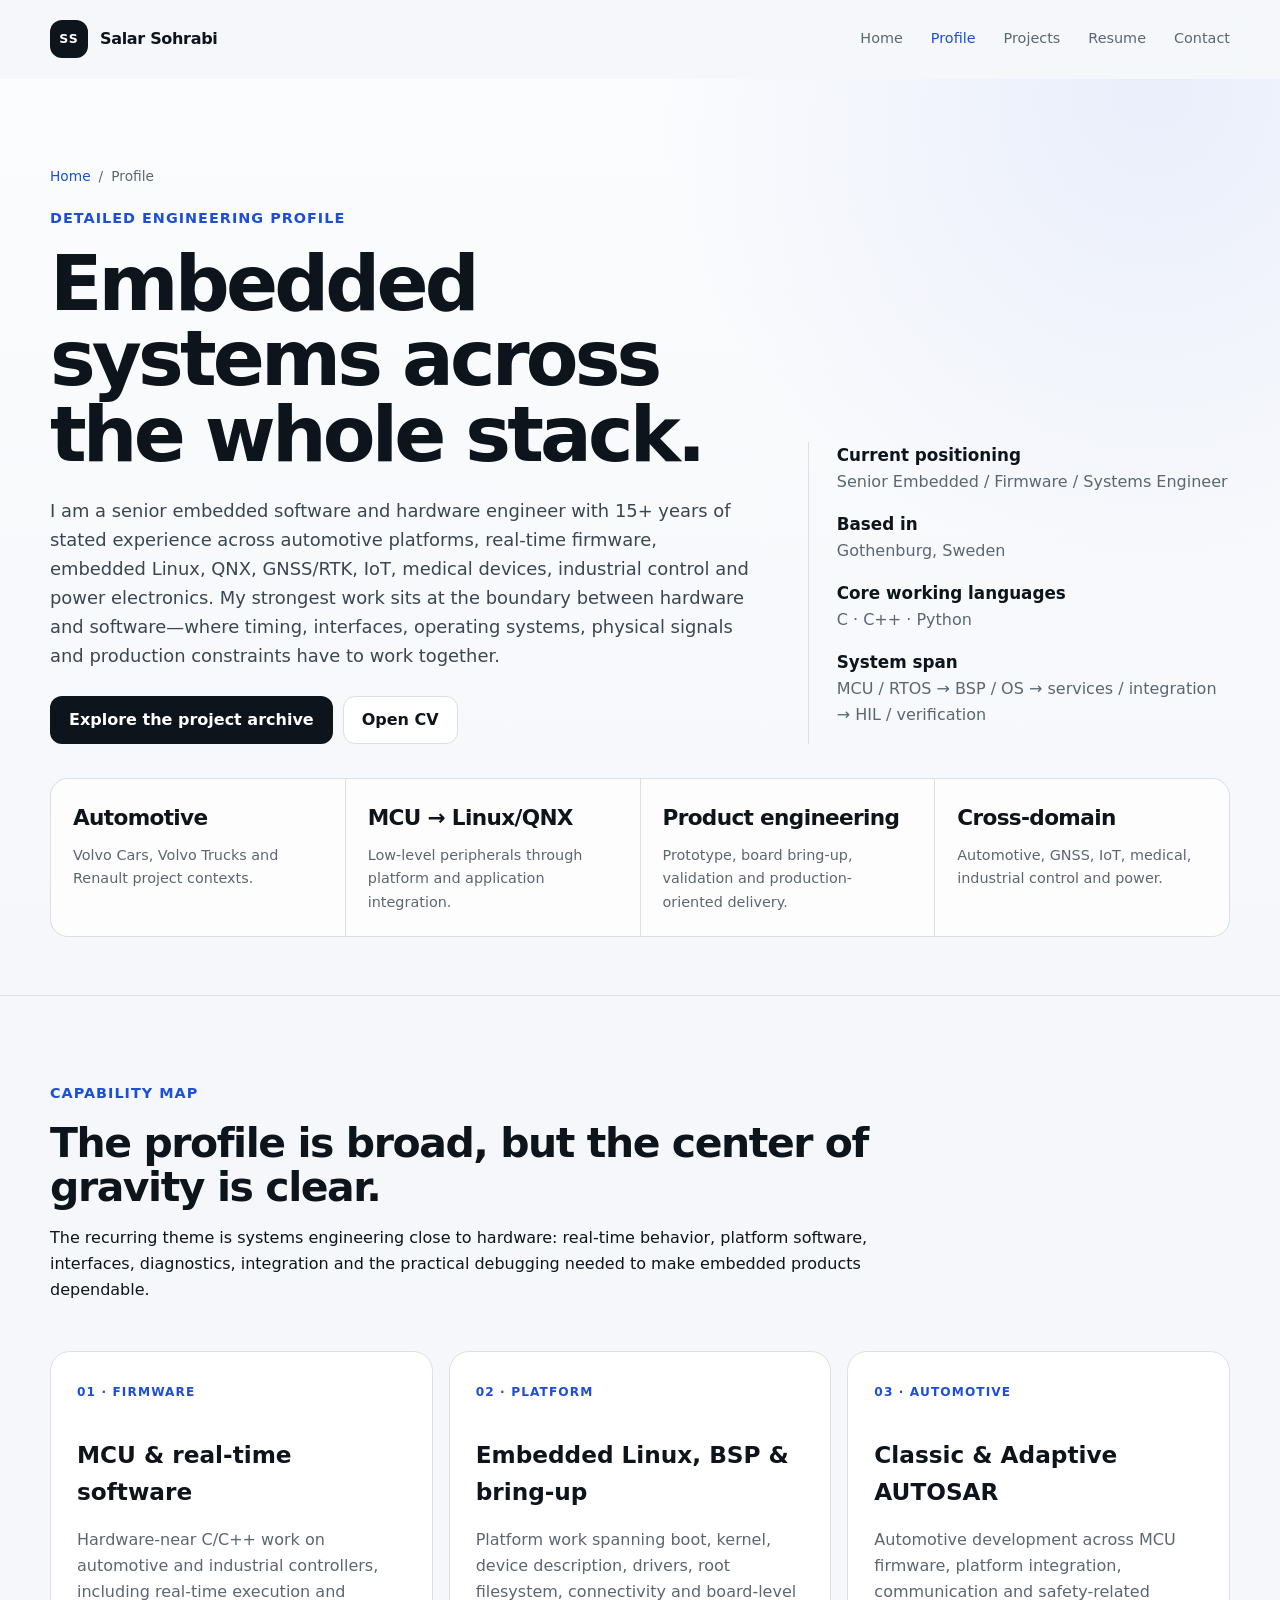
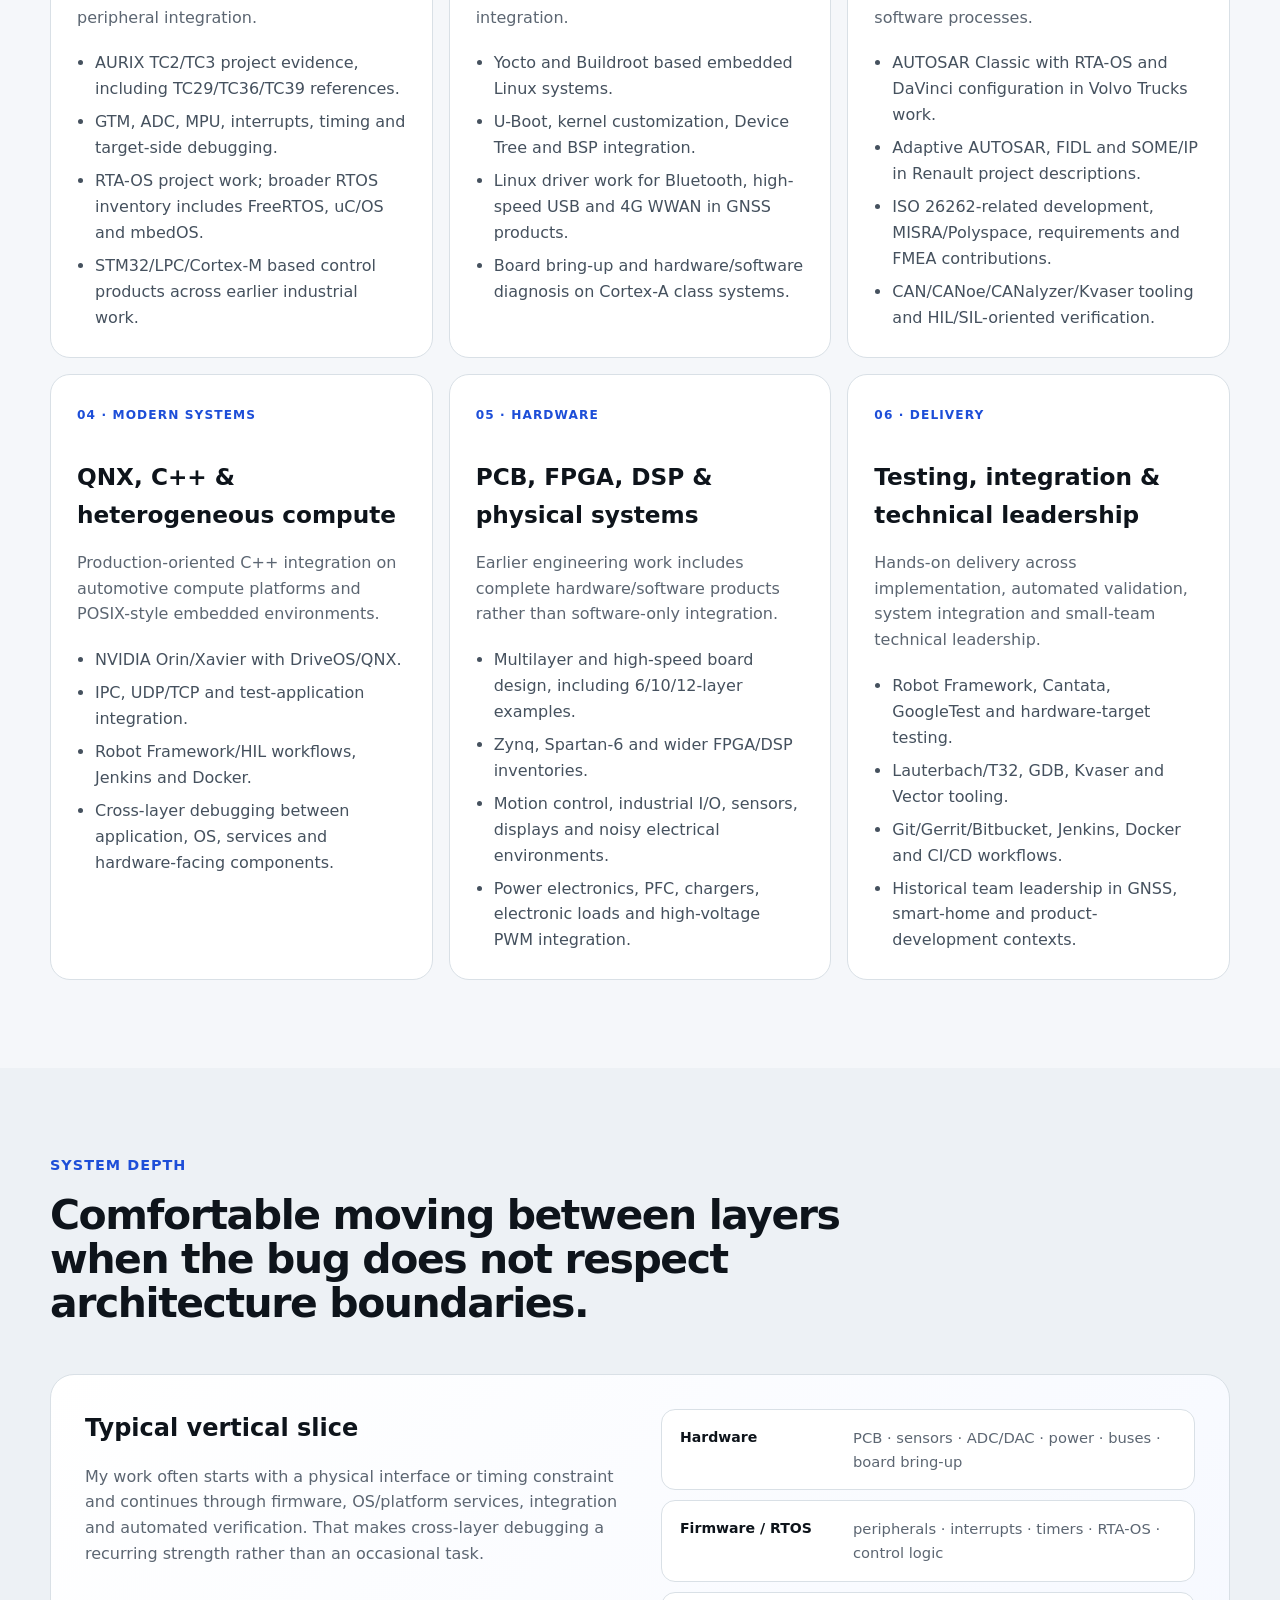
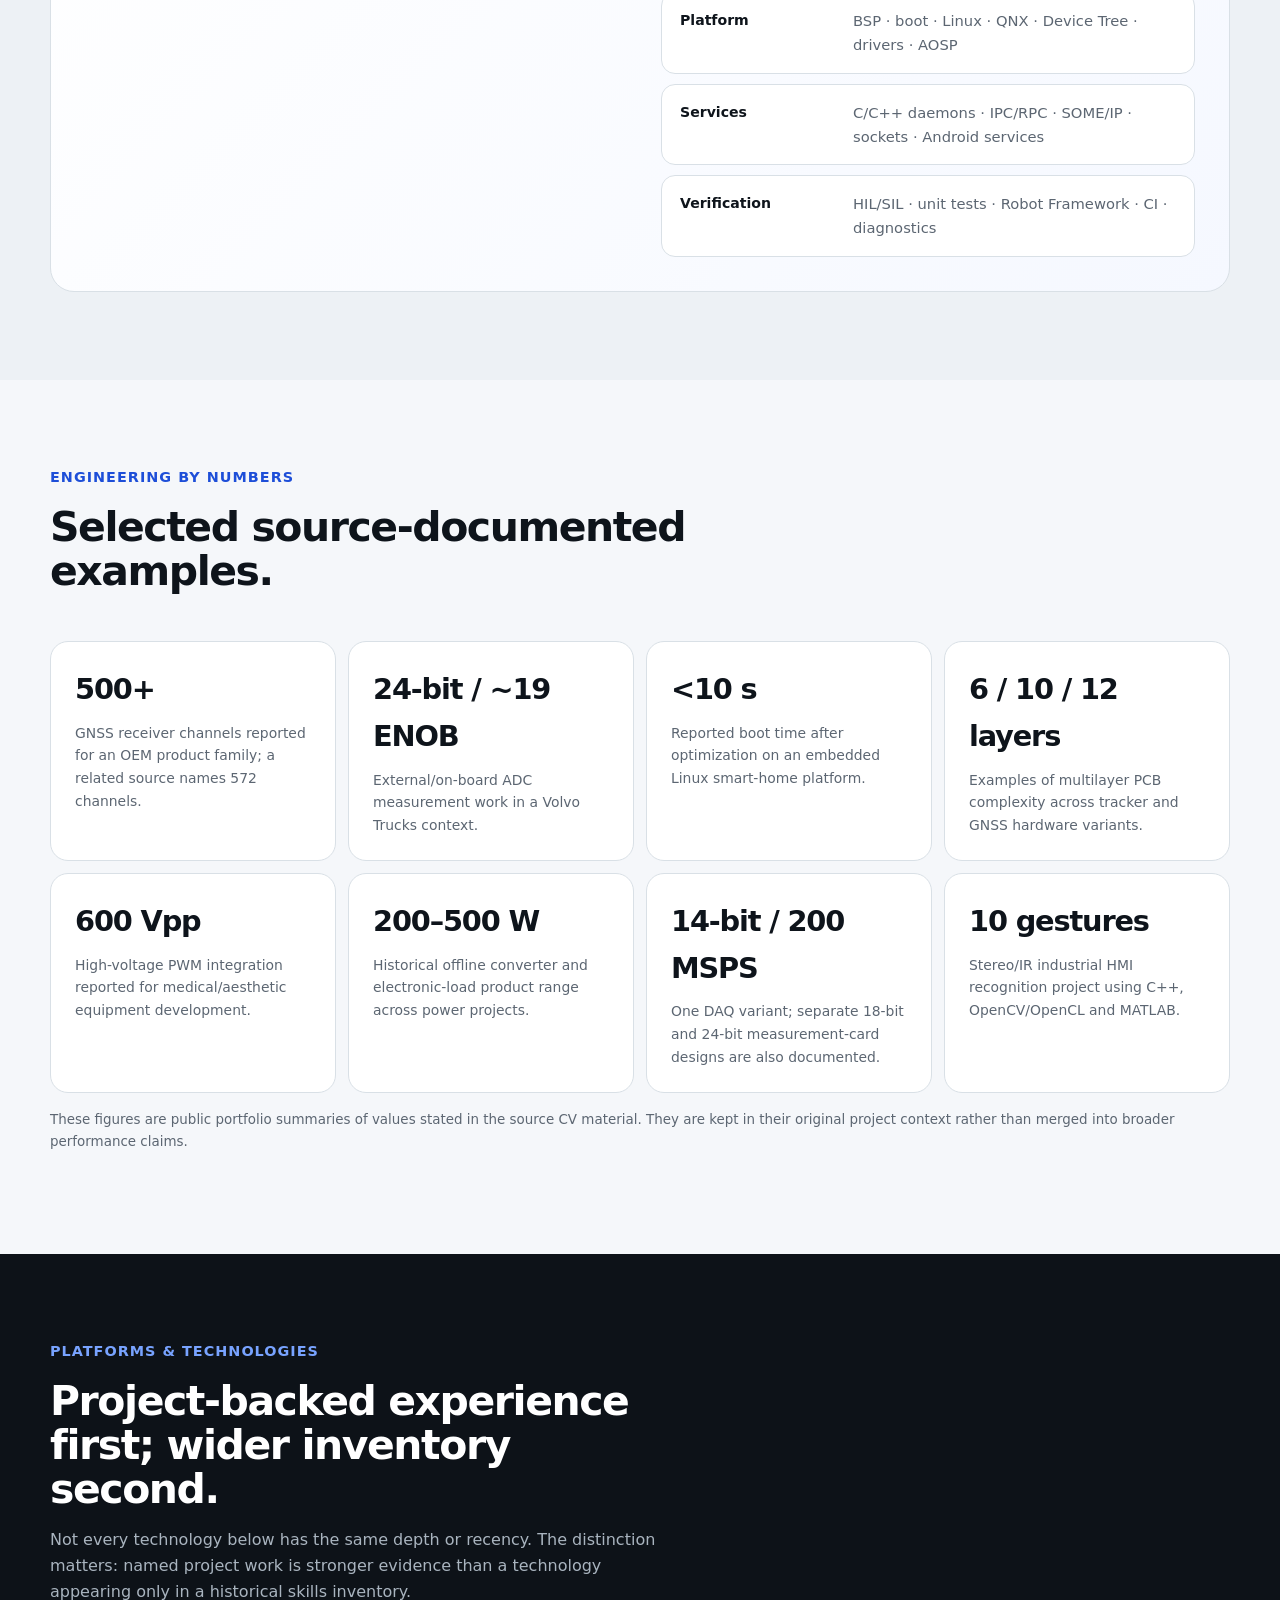
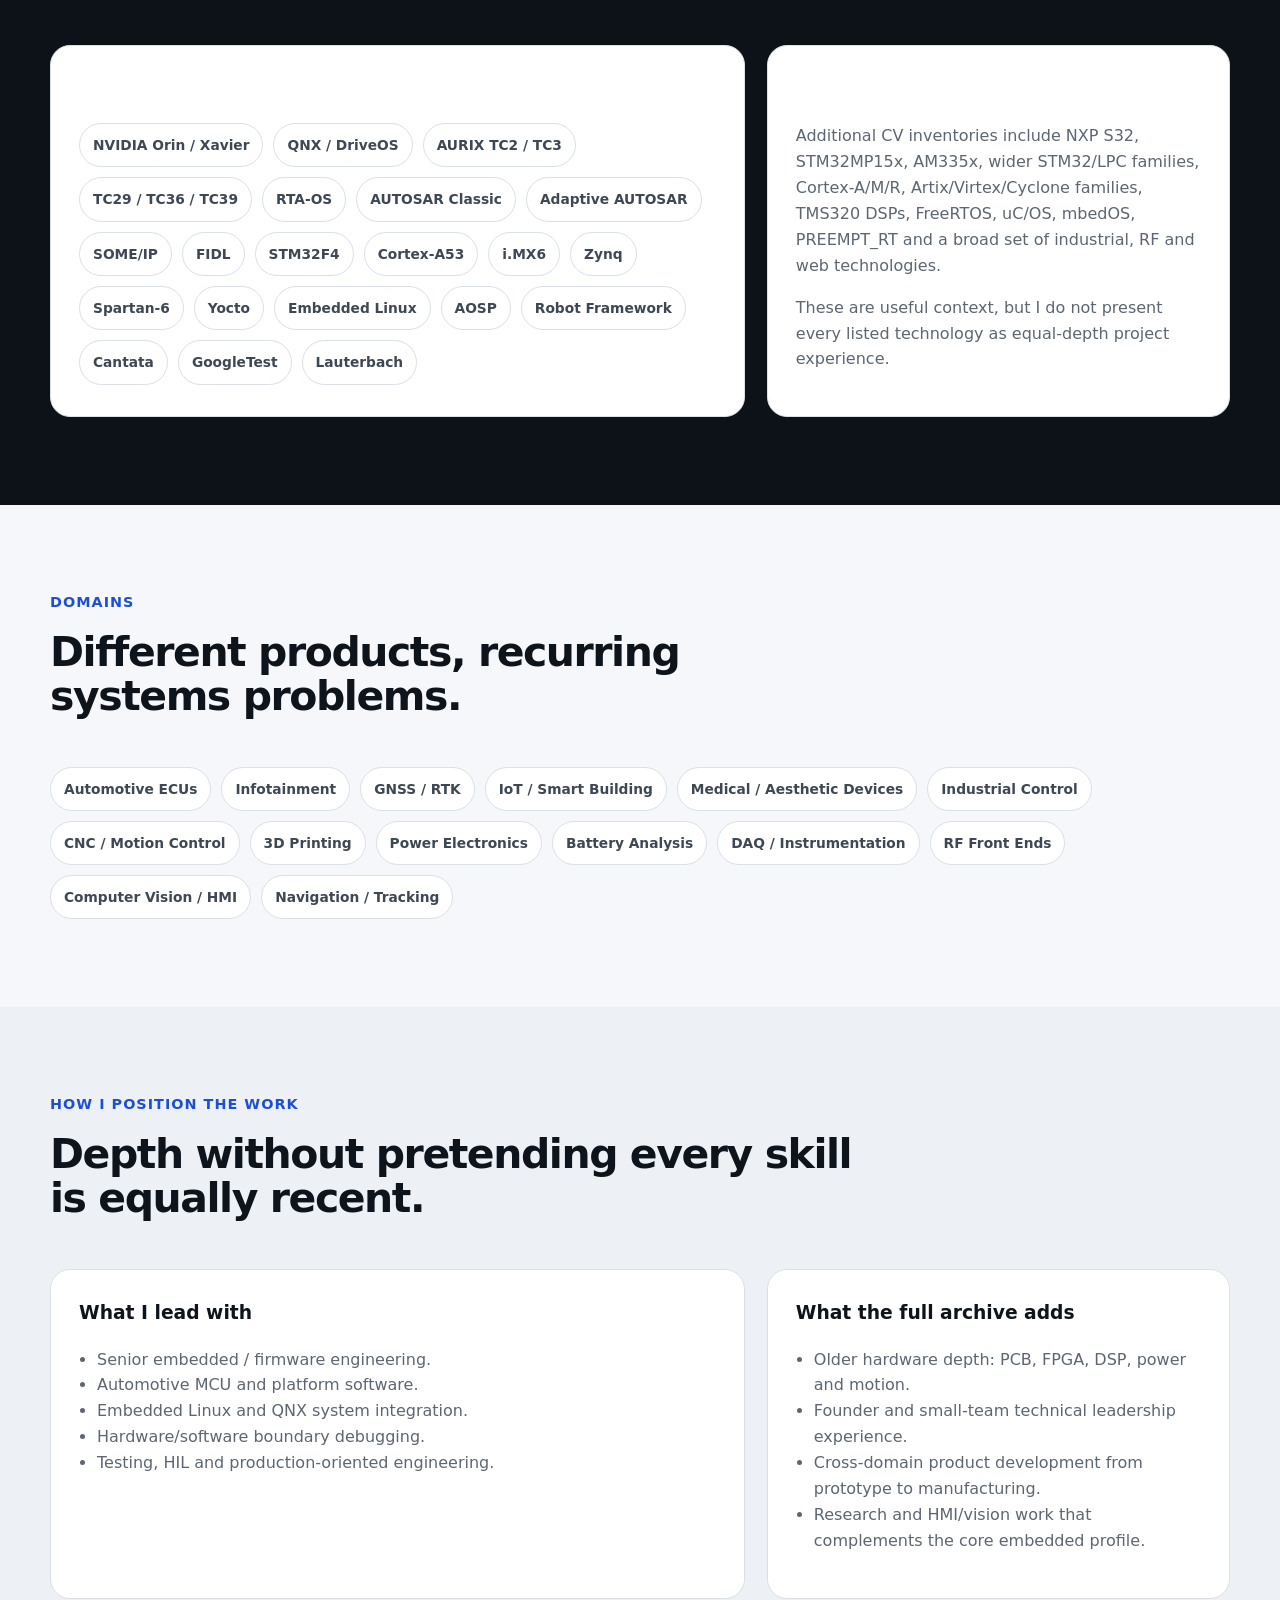
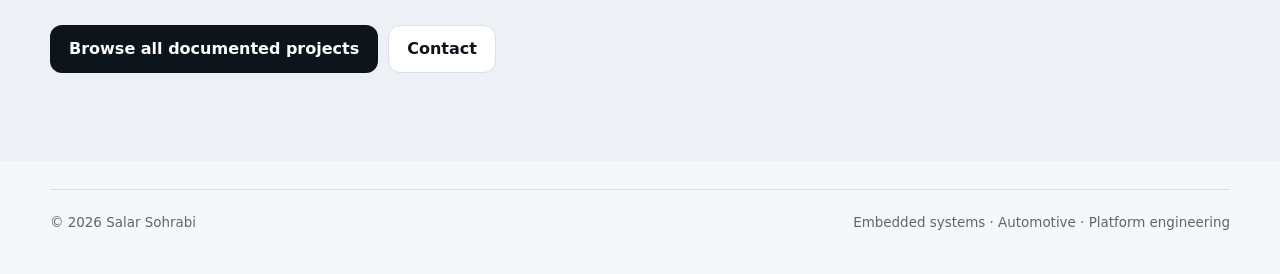
==== profile.html @ ea2ccd58 "Add detailed engineering profile page" ====
<!doctype html>
<html lang="en">
<head>
  <meta charset="utf-8">
  <meta name="viewport" content="width=device-width, initial-scale=1">
  <meta name="theme-color" content="#f5f7fa">
  <meta name="color-scheme" content="light">
  <title>Profile — Salar Sohrabi</title>
  <meta name="description" content="Detailed engineering profile for Salar Sohrabi: embedded systems, automotive software, MCU/RTOS, QNX, Embedded Linux, BSP, hardware/software integration, product engineering and technical leadership.">
  <meta name="author" content="Salar Sohrabi">
  <link rel="canonical" href="https://salarsohrabi.github.io/profile.html">
  <link rel="icon" href="assets/favicon.svg" type="image/svg+xml">
  <link rel="stylesheet" href="styles.css">
  <link rel="stylesheet" href="custom.css">
  <link rel="stylesheet" href="portfolio.css">
</head>
<body>
  <a class="skip-link" href="#main">Skip to content</a>

  <header class="site-header" data-header>
    <div class="shell header-inner">
      <a class="brand" href="index.html" aria-label="Salar Sohrabi — home">
        <span class="brand-mark" aria-hidden="true">SS</span>
        <span class="brand-name">Salar Sohrabi</span>
      </a>
      <button class="nav-toggle" type="button" aria-expanded="false" aria-controls="site-nav" data-nav-toggle>
        <span></span><span></span><span class="sr-only">Toggle navigation</span>
      </button>
      <nav class="site-nav" id="site-nav" aria-label="Primary navigation" data-nav>
        <a href="index.html">Home</a>
        <a href="profile.html" aria-current="page">Profile</a>
        <a href="projects.html">Projects</a>
        <a href="index.html#resume">Resume</a>
        <a href="index.html#contact">Contact</a>
      </nav>
    </div>
  </header>

  <main id="main">
    <section class="page-hero">
      <div class="shell">
        <div class="breadcrumbs"><a href="index.html">Home</a><span>/</span><span>Profile</span></div>
        <div class="page-hero-grid">
          <div>
            <p class="eyebrow">Detailed engineering profile</p>
            <h1>Embedded systems across the whole stack.</h1>
            <p class="lead">
              I am a senior embedded software and hardware engineer with 15+ years of stated experience across
              automotive platforms, real-time firmware, embedded Linux, QNX, GNSS/RTK, IoT, medical devices,
              industrial control and power electronics. My strongest work sits at the boundary between hardware
              and software—where timing, interfaces, operating systems, physical signals and production constraints
              have to work together.
            </p>
            <div class="inline-actions">
              <a class="button button-primary" href="projects.html">Explore the project archive</a>
              <a class="button button-quiet" href="assets/Salar_Sohrabi_CV.pdf" target="_blank" rel="noreferrer">Open CV</a>
            </div>
          </div>
          <aside class="page-hero-aside">
            <p><strong>Current positioning</strong>Senior Embedded / Firmware / Systems Engineer</p>
            <p><strong>Based in</strong>Gothenburg, Sweden</p>
            <p><strong>Core working languages</strong>C · C++ · Python</p>
            <p><strong>System span</strong>MCU / RTOS → BSP / OS → services / integration → HIL / verification</p>
          </aside>
        </div>

        <div class="proof-strip" aria-label="Profile highlights">
          <div class="proof-item"><strong>Automotive</strong><span>Volvo Cars, Volvo Trucks and Renault project contexts.</span></div>
          <div class="proof-item"><strong>MCU → Linux/QNX</strong><span>Low-level peripherals through platform and application integration.</span></div>
          <div class="proof-item"><strong>Product engineering</strong><span>Prototype, board bring-up, validation and production-oriented delivery.</span></div>
          <div class="proof-item"><strong>Cross-domain</strong><span>Automotive, GNSS, IoT, medical, industrial control and power.</span></div>
        </div>
      </div>
    </section>

    <section class="section" id="capabilities">
      <div class="shell">
        <div class="section-heading compact reveal">
          <p class="eyebrow">Capability map</p>
          <h2>The profile is broad, but the center of gravity is clear.</h2>
          <p>
            The recurring theme is systems engineering close to hardware: real-time behavior, platform software,
            interfaces, diagnostics, integration and the practical debugging needed to make embedded products dependable.
          </p>
        </div>

        <div class="capability-grid">
          <article class="capability-card reveal">
            <span class="capability-kicker">01 · Firmware</span>
            <h3>MCU & real-time software</h3>
            <p>Hardware-near C/C++ work on automotive and industrial controllers, including real-time execution and peripheral integration.</p>
            <ul>
              <li>AURIX TC2/TC3 project evidence, including TC29/TC36/TC39 references.</li>
              <li>GTM, ADC, MPU, interrupts, timing and target-side debugging.</li>
              <li>RTA-OS project work; broader RTOS inventory includes FreeRTOS, uC/OS and mbedOS.</li>
              <li>STM32/LPC/Cortex-M based control products across earlier industrial work.</li>
            </ul>
          </article>

          <article class="capability-card reveal">
            <span class="capability-kicker">02 · Platform</span>
            <h3>Embedded Linux, BSP & bring-up</h3>
            <p>Platform work spanning boot, kernel, device description, drivers, root filesystem, connectivity and board-level integration.</p>
            <ul>
              <li>Yocto and Buildroot based embedded Linux systems.</li>
              <li>U-Boot, kernel customization, Device Tree and BSP integration.</li>
              <li>Linux driver work for Bluetooth, high-speed USB and 4G WWAN in GNSS products.</li>
              <li>Board bring-up and hardware/software diagnosis on Cortex-A class systems.</li>
            </ul>
          </article>

          <article class="capability-card reveal">
            <span class="capability-kicker">03 · Automotive</span>
            <h3>Classic & Adaptive AUTOSAR</h3>
            <p>Automotive development across MCU firmware, platform integration, communication and safety-related software processes.</p>
            <ul>
              <li>AUTOSAR Classic with RTA-OS and DaVinci configuration in Volvo Trucks work.</li>
              <li>Adaptive AUTOSAR, FIDL and SOME/IP in Renault project descriptions.</li>
              <li>ISO 26262-related development, MISRA/Polyspace, requirements and FMEA contributions.</li>
              <li>CAN/CANoe/CANalyzer/Kvaser tooling and HIL/SIL-oriented verification.</li>
            </ul>
          </article>

          <article class="capability-card reveal">
            <span class="capability-kicker">04 · Modern systems</span>
            <h3>QNX, C++ & heterogeneous compute</h3>
            <p>Production-oriented C++ integration on automotive compute platforms and POSIX-style embedded environments.</p>
            <ul>
              <li>NVIDIA Orin/Xavier with DriveOS/QNX.</li>
              <li>IPC, UDP/TCP and test-application integration.</li>
              <li>Robot Framework/HIL workflows, Jenkins and Docker.</li>
              <li>Cross-layer debugging between application, OS, services and hardware-facing components.</li>
            </ul>
          </article>

          <article class="capability-card reveal">
            <span class="capability-kicker">05 · Hardware</span>
            <h3>PCB, FPGA, DSP & physical systems</h3>
            <p>Earlier engineering work includes complete hardware/software products rather than software-only integration.</p>
            <ul>
              <li>Multilayer and high-speed board design, including 6/10/12-layer examples.</li>
              <li>Zynq, Spartan-6 and wider FPGA/DSP inventories.</li>
              <li>Motion control, industrial I/O, sensors, displays and noisy electrical environments.</li>
              <li>Power electronics, PFC, chargers, electronic loads and high-voltage PWM integration.</li>
            </ul>
          </article>

          <article class="capability-card reveal">
            <span class="capability-kicker">06 · Delivery</span>
            <h3>Testing, integration & technical leadership</h3>
            <p>Hands-on delivery across implementation, automated validation, system integration and small-team technical leadership.</p>
            <ul>
              <li>Robot Framework, Cantata, GoogleTest and hardware-target testing.</li>
              <li>Lauterbach/T32, GDB, Kvaser and Vector tooling.</li>
              <li>Git/Gerrit/Bitbucket, Jenkins, Docker and CI/CD workflows.</li>
              <li>Historical team leadership in GNSS, smart-home and product-development contexts.</li>
            </ul>
          </article>
        </div>
      </div>
    </section>

    <section class="section section-soft">
      <div class="shell">
        <div class="section-heading compact reveal">
          <p class="eyebrow">System depth</p>
          <h2>Comfortable moving between layers when the bug does not respect architecture boundaries.</h2>
        </div>
        <div class="profile-band reveal">
          <div class="profile-band-grid">
            <div>
              <h3>Typical vertical slice</h3>
              <p>
                My work often starts with a physical interface or timing constraint and continues through firmware,
                OS/platform services, integration and automated verification. That makes cross-layer debugging a
                recurring strength rather than an occasional task.
              </p>
            </div>
            <div class="layer-stack" aria-label="Embedded system layers">
              <div class="layer"><strong>Hardware</strong><span>PCB · sensors · ADC/DAC · power · buses · board bring-up</span></div>
              <div class="layer"><strong>Firmware / RTOS</strong><span>peripherals · interrupts · timers · RTA-OS · control logic</span></div>
              <div class="layer"><strong>Platform</strong><span>BSP · boot · Linux · QNX · Device Tree · drivers · AOSP</span></div>
              <div class="layer"><strong>Services</strong><span>C/C++ daemons · IPC/RPC · SOME/IP · sockets · Android services</span></div>
              <div class="layer"><strong>Verification</strong><span>HIL/SIL · unit tests · Robot Framework · CI · diagnostics</span></div>
            </div>
          </div>
        </div>
      </div>
    </section>

    <section class="section" id="numbers">
      <div class="shell">
        <div class="section-heading compact reveal">
          <p class="eyebrow">Engineering by numbers</p>
          <h2>Selected source-documented examples.</h2>
        </div>
        <div class="metric-grid">
          <div class="metric-card reveal"><strong>500+</strong><span>GNSS receiver channels reported for an OEM product family; a related source names 572 channels.</span></div>
          <div class="metric-card reveal"><strong>24-bit / ~19 ENOB</strong><span>External/on-board ADC measurement work in a Volvo Trucks context.</span></div>
          <div class="metric-card reveal"><strong>&lt;10 s</strong><span>Reported boot time after optimization on an embedded Linux smart-home platform.</span></div>
          <div class="metric-card reveal"><strong>6 / 10 / 12 layers</strong><span>Examples of multilayer PCB complexity across tracker and GNSS hardware variants.</span></div>
          <div class="metric-card reveal"><strong>600 Vpp</strong><span>High-voltage PWM integration reported for medical/aesthetic equipment development.</span></div>
          <div class="metric-card reveal"><strong>200–500 W</strong><span>Historical offline converter and electronic-load product range across power projects.</span></div>
          <div class="metric-card reveal"><strong>14-bit / 200 MSPS</strong><span>One DAQ variant; separate 18-bit and 24-bit measurement-card designs are also documented.</span></div>
          <div class="metric-card reveal"><strong>10 gestures</strong><span>Stereo/IR industrial HMI recognition project using C++, OpenCV/OpenCL and MATLAB.</span></div>
        </div>
        <p class="metric-note">
          These figures are public portfolio summaries of values stated in the source CV material. They are kept in their
          original project context rather than merged into broader performance claims.
        </p>
      </div>
    </section>

    <section class="section section-dark">
      <div class="shell">
        <div class="section-heading section-heading-dark reveal">
          <p class="eyebrow">Platforms & technologies</p>
          <h2>Project-backed experience first; wider inventory second.</h2>
          <p>
            Not every technology below has the same depth or recency. The distinction matters: named project work is
            stronger evidence than a technology appearing only in a historical skills inventory.
          </p>
        </div>

        <div class="evidence-columns">
          <div class="evidence-panel reveal">
            <h3>Named project evidence</h3>
            <div class="domain-cloud">
              <span>NVIDIA Orin / Xavier</span><span>QNX / DriveOS</span><span>AURIX TC2 / TC3</span>
              <span>TC29 / TC36 / TC39</span><span>RTA-OS</span><span>AUTOSAR Classic</span>
              <span>Adaptive AUTOSAR</span><span>SOME/IP</span><span>FIDL</span><span>STM32F4</span>
              <span>Cortex-A53</span><span>i.MX6</span><span>Zynq</span><span>Spartan-6</span>
              <span>Yocto</span><span>Embedded Linux</span><span>AOSP</span><span>Robot Framework</span>
              <span>Cantata</span><span>GoogleTest</span><span>Lauterbach</span>
            </div>
          </div>
          <div class="evidence-panel reveal">
            <h3>Broader source inventory</h3>
            <p>
              Additional CV inventories include NXP S32, STM32MP15x, AM335x, wider STM32/LPC families,
              Cortex-A/M/R, Artix/Virtex/Cyclone families, TMS320 DSPs, FreeRTOS, uC/OS, mbedOS,
              PREEMPT_RT and a broad set of industrial, RF and web technologies.
            </p>
            <p>
              These are useful context, but I do not present every listed technology as equal-depth project experience.
            </p>
          </div>
        </div>
      </div>
    </section>

    <section class="section" id="domains">
      <div class="shell">
        <div class="section-heading compact reveal">
          <p class="eyebrow">Domains</p>
          <h2>Different products, recurring systems problems.</h2>
        </div>
        <div class="domain-cloud reveal">
          <span>Automotive ECUs</span><span>Infotainment</span><span>GNSS / RTK</span><span>IoT / Smart Building</span>
          <span>Medical / Aesthetic Devices</span><span>Industrial Control</span><span>CNC / Motion Control</span>
          <span>3D Printing</span><span>Power Electronics</span><span>Battery Analysis</span><span>DAQ / Instrumentation</span>
          <span>RF Front Ends</span><span>Computer Vision / HMI</span><span>Navigation / Tracking</span>
        </div>
      </div>
    </section>

    <section class="section section-soft">
      <div class="shell">
        <div class="section-heading compact reveal">
          <p class="eyebrow">How I position the work</p>
          <h2>Depth without pretending every skill is equally recent.</h2>
        </div>
        <div class="evidence-columns">
          <div class="evidence-panel reveal">
            <h3>What I lead with</h3>
            <ul>
              <li>Senior embedded / firmware engineering.</li>
              <li>Automotive MCU and platform software.</li>
              <li>Embedded Linux and QNX system integration.</li>
              <li>Hardware/software boundary debugging.</li>
              <li>Testing, HIL and production-oriented engineering.</li>
            </ul>
          </div>
          <div class="evidence-panel reveal">
            <h3>What the full archive adds</h3>
            <ul>
              <li>Older hardware depth: PCB, FPGA, DSP, power and motion.</li>
              <li>Founder and small-team technical leadership experience.</li>
              <li>Cross-domain product development from prototype to manufacturing.</li>
              <li>Research and HMI/vision work that complements the core embedded profile.</li>
            </ul>
          </div>
        </div>
        <div class="inline-actions">
          <a class="button button-primary" href="projects.html">Browse all documented projects</a>
          <a class="button button-quiet" href="index.html#contact">Contact</a>
        </div>
      </div>
    </section>
  </main>

  <footer class="site-footer">
    <div class="shell footer-inner">
      <p>© <span data-year></span> Salar Sohrabi</p>
      <p>Embedded systems · Automotive · Platform engineering</p>
    </div>
  </footer>

  <script src="script.js"></script>
</body>
</html>
---- styles.css ----
:root {
  --bg: #f5f7fa;
  --surface: #ffffff;
  --surface-soft: #edf1f5;
  --ink: #0e141b;
  --muted: #5c6672;
  --line: #d9e0e6;
  --accent: #1d4ed8;
  --accent-ink: #0f2f7a;
  --dark: #0d1218;
  --dark-2: #141b22;
  --dark-line: #27313b;
  --dark-muted: #a9b4bf;
  --radius-lg: 28px;
  --radius-md: 18px;
  --shadow: 0 18px 50px rgba(16, 24, 40, 0.08);
  --shell: 1180px;
}

* { box-sizing: border-box; }
html { scroll-behavior: smooth; }
body {
  margin: 0;
  font-family: Inter, ui-sans-serif, system-ui, -apple-system, BlinkMacSystemFont, "Segoe UI", sans-serif;
  background: var(--bg);
  color: var(--ink);
  line-height: 1.6;
  -webkit-font-smoothing: antialiased;
}
img { max-width: 100%; display: block; }
a { color: inherit; text-decoration: none; }
button, input, textarea, select { font: inherit; }

.sr-only {
  position: absolute;
  width: 1px;
  height: 1px;
  padding: 0;
  margin: -1px;
  overflow: hidden;
  clip: rect(0, 0, 0, 0);
  white-space: nowrap;
  border: 0;
}

.skip-link {
  position: fixed;
  left: 16px;
  top: 16px;
  z-index: 1000;
  background: #fff;
  color: #000;
  padding: 10px 14px;
  border-radius: 8px;
  transform: translateY(-200%);
  transition: transform .2s ease;
}
.skip-link:focus { transform: translateY(0); }

.shell {
  width: min(calc(100% - 40px), var(--shell));
  margin: 0 auto;
}

.section { padding: 108px 0; }
.section-soft { background: var(--surface-soft); }
.section-dark {
  background: var(--dark);
  color: #fff;
}

.site-header {
  position: sticky;
  top: 0;
  z-index: 30;
  background: color-mix(in srgb, var(--bg) 88%, transparent);
  backdrop-filter: blur(16px);
  border-bottom: 1px solid transparent;
  transition: border-color .2s ease, box-shadow .2s ease;
}
.site-header.is-scrolled {
  border-color: var(--line);
  box-shadow: 0 8px 30px rgba(16, 24, 40, 0.04);
}
.header-inner {
  min-height: 78px;
  display: flex;
  align-items: center;
  justify-content: space-between;
  gap: 28px;
}
.brand { display: inline-flex; align-items: center; gap: 12px; font-weight: 760; }
.brand-mark {
  width: 38px;
  height: 38px;
  border-radius: 12px;
  display: grid;
  place-items: center;
  background: var(--ink);
  color: #fff;
  font-size: 0.78rem;
  letter-spacing: .08em;
}
.brand-name { letter-spacing: -0.02em; }
.site-nav { display: flex; align-items: center; gap: 28px; font-size: .95rem; color: var(--muted); }
.site-nav a { transition: color .2s ease; }
.site-nav a:hover, .site-nav a:focus-visible { color: var(--ink); }
.nav-toggle { display: none; }

.hero { padding-top: 84px; }
.hero-grid {
  display: grid;
  grid-template-columns: minmax(0, 1.35fr) minmax(320px, .65fr);
  gap: 64px;
  align-items: start;
}
.eyebrow {
  margin: 0 0 18px;
  color: var(--accent);
  font-size: .78rem;
  line-height: 1.3;
  font-weight: 800;
  letter-spacing: .13em;
  text-transform: uppercase;
}
.hero h1, .section-heading h2, .resume-panel h2, .contact-panel h2, .systems-panel h2 {
  margin: 0;
  letter-spacing: -0.055em;
  line-height: .98;
}
.hero h1 { font-size: clamp(4rem, 8vw, 7.3rem); max-width: 900px; }
.hero-role {
  margin: 22px 0 0;
  color: var(--muted);
  font-size: clamp(1.25rem, 2.2vw, 1.75rem);
  font-weight: 650;
  letter-spacing: -0.025em;
}
.hero-intro {
  max-width: 760px;
  margin: 30px 0 0;
  font-size: clamp(1.15rem, 2vw, 1.4rem);
  line-height: 1.55;
  color: #2e3844;
}
.hero-actions { display: flex; gap: 14px; flex-wrap: wrap; margin-top: 34px; }
.button {
  min-height: 48px;
  padding: 0 18px;
  border-radius: 12px;
  display: inline-flex;
  align-items: center;
  justify-content: center;
  font-weight: 760;
  border: 1px solid transparent;
  transition: transform .2s ease, background .2s ease, border-color .2s ease;
}
.button:hover { transform: translateY(-2px); }
.button-primary { background: var(--ink); color: #fff; }
.button-primary:hover { background: #1a2430; }
.button-quiet { background: var(--surface); border-color: var(--line); }
.button-quiet:hover { border-color: #b9c4cf; }
.button-disabled { background: #eef1f4; color: #8c96a0; border-color: var(--line); cursor: not-allowed; }
.button-disabled:hover { transform: none; }

.hero-signals {
  margin: 52px 0 0;
  padding: 0;
  list-style: none;
  display: grid;
  grid-template-columns: repeat(3, minmax(0, 1fr));
  gap: 16px;
}
.hero-signals li {
  border-top: 1px solid var(--line);
  padding-top: 14px;
}
.hero-signals strong { display: block; font-size: 1.02rem; }
.hero-signals span { display: block; color: var(--muted); font-size: .9rem; margin-top: 4px; }

.hero-card {
  background: var(--surface);
  border: 1px solid var(--line);
  border-radius: var(--radius-lg);
  padding: 18px;
  box-shadow: var(--shadow);
}
.portrait-frame {
  border-radius: 20px;
  overflow: hidden;
  background: linear-gradient(145deg, #dce4eb, #f7f9fb);
  position: relative;
  aspect-ratio: 4 / 5;
}
.portrait-frame img { width: 100%; height: 100%; object-fit: cover; }
.portrait-note {
  position: absolute;
  left: 14px;
  bottom: 14px;
  padding: 8px 10px;
  border-radius: 10px;
  font-size: .72rem;
  font-weight: 700;
  background: rgba(255, 255, 255, .86);
  backdrop-filter: blur(10px);
  border: 1px solid rgba(255,255,255,.65);
}
.profile-snapshot { display: grid; gap: 0; margin-top: 12px; }
.profile-snapshot > div { padding: 14px 4px; border-top: 1px solid var(--line); }
.micro-label {
  display: block;
  margin-bottom: 4px;
  color: var(--muted);
  font-size: .7rem;
  font-weight: 800;
  letter-spacing: .12em;
  text-transform: uppercase;
}
.profile-snapshot strong { font-size: .95rem; }

.technology-rail {
  margin-top: 66px;
  display: flex;
  flex-wrap: wrap;
  gap: 10px;
}
.technology-rail span, .tag-row span {
  padding: 8px 11px;
  border: 1px solid var(--line);
  border-radius: 999px;
  font-size: .78rem;
  font-weight: 680;
  color: #3e4853;
  background: rgba(255,255,255,.6);
}

.section-grid { display: grid; grid-template-columns: .9fr 1.1fr; gap: 80px; align-items: start; }
.section-heading { max-width: 610px; }
.section-heading h2, .resume-panel h2, .contact-panel h2, .systems-panel h2 { font-size: clamp(2.7rem, 5vw, 4.8rem); }
.section-heading.compact { margin-bottom: 48px; }
.section-heading.compact h2 { max-width: 900px; }
.profile-copy { max-width: 720px; }
.profile-copy p { color: #37414c; font-size: 1.05rem; }
.profile-copy .lead { font-size: 1.28rem; color: var(--ink); }

.expertise-grid { display: grid; grid-template-columns: repeat(2, minmax(0,1fr)); gap: 18px; }
.expertise-card {
  position: relative;
  background: var(--surface);
  border: 1px solid var(--line);
  border-radius: var(--radius-md);
  padding: 28px;
  min-height: 300px;
  display: flex;
  flex-direction: column;
  box-shadow: 0 8px 28px rgba(16,24,40,.035);
}
.card-index { color: #9aa5af; font-size: .75rem; font-weight: 800; letter-spacing: .14em; }
.expertise-card h3 { margin: 48px 0 14px; font-size: 1.7rem; letter-spacing: -0.035em; }
.expertise-card p { margin: 0; color: var(--muted); }
.tag-row { display: flex; flex-wrap: wrap; gap: 8px; margin-top: auto; padding-top: 28px; }
.tag-row span { background: #f7f9fb; }

.section-heading-dark p:not(.eyebrow) { color: var(--dark-muted); max-width: 720px; }
.section-dark .eyebrow { color: #78a3ff; }
.work-stack { display: grid; gap: 18px; margin-top: 54px; }
.work-card {
  padding: 28px;
  border: 1px solid var(--dark-line);
  border-radius: 22px;
  background: var(--dark-2);
}
.work-meta { display: flex; justify-content: space-between; gap: 16px; color: #90a0af; font-size: .78rem; font-weight: 760; letter-spacing: .08em; text-transform: uppercase; }
.work-main { display: grid; grid-template-columns: 1.1fr .9fr; gap: 34px; align-items: center; margin-top: 30px; }
.work-main h3 { margin: 0 0 14px; font-size: clamp(1.8rem, 3vw, 3rem); letter-spacing: -0.04em; line-height: 1.05; }
.work-main p { color: var(--dark-muted); margin: 0; }
.architecture {
  padding: 20px;
  border: 1px solid var(--dark-line);
  border-radius: 16px;
  display: flex;
  flex-wrap: wrap;
  align-items: center;
  justify-content: center;
  gap: 10px;
  background: #10171e;
}
.architecture span { padding: 10px 12px; border-radius: 10px; background: #1a2530; border: 1px solid #2d3a46; color: #dce5ed; font-size: .8rem; font-weight: 720; }
.architecture i { color: #6d7b89; font-style: normal; }
.work-details { display: grid; grid-template-columns: 1fr 1fr; gap: 26px; border-top: 1px solid var(--dark-line); margin-top: 26px; padding-top: 22px; }
.work-details p { margin: 0; color: var(--dark-muted); }
.section-dark .micro-label { color: #73808d; }

.journey-layout { display: grid; grid-template-columns: .8fr 1.2fr; gap: 80px; align-items: start; }
.sticky-heading { position: sticky; top: 120px; }
.timeline { margin: 0; padding: 0; list-style: none; }
.timeline-item { position: relative; padding: 0 0 48px 44px; }
.timeline-item::before { content: ""; position: absolute; left: 7px; top: 16px; bottom: -4px; width: 1px; background: var(--line); }
.timeline-item:last-child::before { display: none; }
.timeline-dot { position: absolute; left: 0; top: 7px; width: 15px; height: 15px; border-radius: 50%; background: var(--surface); border: 4px solid var(--accent); box-shadow: 0 0 0 4px var(--bg); }
.timeline-kicker { color: var(--accent); text-transform: uppercase; letter-spacing: .1em; font-size: .72rem; font-weight: 800; }
.timeline-copy h3 { margin: 7px 0 9px; font-size: 1.55rem; letter-spacing: -0.03em; }
.timeline-copy p { margin: 0; color: var(--muted); max-width: 650px; }

.stack-grid { display: grid; grid-template-columns: repeat(3, minmax(0,1fr)); gap: 12px; }
.stack-group { background: var(--surface); border: 1px solid var(--line); border-radius: 16px; padding: 22px; }
.stack-group h3 { margin: 0 0 10px; font-size: 1rem; }
.stack-group p { margin: 0; color: var(--muted); }

.systems-panel {
  padding: 42px;
  border-radius: var(--radius-lg);
  background: linear-gradient(145deg, #eef3ff, #ffffff 58%);
  border: 1px solid #d7e1f7;
}
.systems-panel > div:first-child { max-width: 820px; }
.systems-panel p { color: var(--muted); }
.systems-diagram { margin-top: 34px; display: flex; align-items: center; gap: 10px; flex-wrap: wrap; }
.systems-diagram span { padding: 12px 14px; border-radius: 11px; border: 1px solid #c9d4e6; background: rgba(255,255,255,.75); font-weight: 720; font-size: .84rem; }
.systems-diagram i { width: 34px; height: 1px; background: #90a6c2; position: relative; }
.systems-diagram i::after { content: ""; position: absolute; right: -1px; top: -3px; width: 7px; height: 7px; border-top: 1px solid #90a6c2; border-right: 1px solid #90a6c2; transform: rotate(45deg); }
.systems-note { margin: 24px 0 0; font-size: .9rem; }

.section-resume { padding-top: 32px; }
.resume-panel, .contact-panel {
  display: flex;
  align-items: end;
  justify-content: space-between;
  gap: 40px;
  padding: 40px;
  border-radius: var(--radius-lg);
  border: 1px solid var(--line);
  background: var(--surface);
}
.resume-panel p, .contact-panel p { color: var(--muted); max-width: 760px; }
.contact-panel { align-items: start; background: #fff; }
.contact-links { min-width: 280px; display: grid; }
.contact-links a, .pending-link { padding: 15px 0; border-bottom: 1px solid var(--line); font-weight: 720; }
.contact-links a { display: flex; justify-content: space-between; }
.pending-link { color: #8f98a1; }

.site-footer { padding: 28px 0 40px; }
.footer-inner { display: flex; justify-content: space-between; gap: 20px; color: var(--muted); font-size: .84rem; border-top: 1px solid var(--line); padding-top: 22px; }
.footer-inner p { margin: 0; }

.reveal { opacity: 0; transform: translateY(16px); transition: opacity .6s ease, transform .6s ease; }
.reveal.is-visible { opacity: 1; transform: none; }

:focus-visible { outline: 3px solid rgba(29, 78, 216, .35); outline-offset: 4px; }

@media (prefers-reduced-motion: reduce) {
  html { scroll-behavior: auto; }
  *, *::before, *::after { animation-duration: .01ms !important; animation-iteration-count: 1 !important; transition-duration: .01ms !important; }
  .reveal { opacity: 1; transform: none; }
}

@media (max-width: 980px) {
  .hero-grid, .section-grid, .journey-layout, .work-main { grid-template-columns: 1fr; }
  .hero-card { max-width: 560px; }
  .sticky-heading { position: static; }
  .journey-layout { gap: 48px; }
  .stack-grid { grid-template-columns: repeat(2, minmax(0,1fr)); }
  .work-main { gap: 24px; }
}

@media (max-width: 760px) {
  .shell { width: min(calc(100% - 28px), var(--shell)); }
  .section { padding: 78px 0; }
  .header-inner { min-height: 68px; }
  .brand-name { font-size: .94rem; }
  .nav-toggle {
    width: 42px;
    height: 42px;
    display: grid;
    place-content: center;
    gap: 6px;
    border: 1px solid var(--line);
    border-radius: 11px;
    background: rgba(255,255,255,.75);
  }
  .nav-toggle span:not(.sr-only) { width: 18px; height: 1.5px; background: var(--ink); display: block; }
  .site-nav {
    position: absolute;
    top: 68px;
    left: 14px;
    right: 14px;
    display: none;
    padding: 14px;
    border: 1px solid var(--line);
    border-radius: 16px;
    background: rgba(255,255,255,.97);
    box-shadow: var(--shadow);
    flex-direction: column;
    align-items: stretch;
    gap: 0;
  }
  .site-nav.is-open { display: flex; }
  .site-nav a { padding: 12px 8px; border-bottom: 1px solid var(--line); }
  .site-nav a:last-child { border-bottom: 0; }

  .hero { padding-top: 58px; }
  .hero h1 { font-size: clamp(3.4rem, 18vw, 5rem); }
  .hero-grid { gap: 42px; }
  .hero-signals { grid-template-columns: 1fr; }
  .technology-rail { margin-top: 44px; }
  .section-heading h2, .resume-panel h2, .contact-panel h2, .systems-panel h2 { font-size: clamp(2.3rem, 11vw, 3.4rem); }
  .expertise-grid { grid-template-columns: 1fr; }
  .expertise-card { min-height: 270px; }
  .work-card { padding: 20px; }
  .work-meta { flex-direction: column; gap: 4px; }
  .work-details { grid-template-columns: 1fr; }
  .architecture { justify-content: flex-start; }
  .stack-grid { grid-template-columns: 1fr; }
  .systems-panel, .resume-panel, .contact-panel { padding: 26px; }
  .resume-panel, .contact-panel { flex-direction: column; align-items: stretch; }
  .contact-links { min-width: 0; }
  .footer-inner { flex-direction: column; }
}
---- custom.css ----
/*
  POLISHED VISUAL SYSTEM
  Four primary type levels: display, section heading, subheading, body.
  Keep visual hierarchy calm and consistent across the portfolio.
*/
:root {
  --type-display: clamp(3.4rem, 6vw, 5.6rem);
  --type-section: clamp(2rem, 3.2vw, 2.75rem);
  --type-subheading: clamp(1.15rem, 1.5vw, 1.3rem);
  --type-body: 1rem;

  --weight-regular: 400;
  --weight-medium: 560;
  --weight-heading: 700;

  --section-space: 88px;
  --content-leading: 1.62;
}

/* Global typography normalization */
body {
  font-size: var(--type-body);
  line-height: var(--content-leading);
}

.hero h1 {
  font-size: var(--type-display) !important;
  font-weight: var(--weight-heading);
  line-height: 0.98;
  letter-spacing: -0.045em;
}

.section-heading h2,
.resume-panel h2,
.contact-panel h2,
.systems-panel h2 {
  font-size: var(--type-section) !important;
  font-weight: var(--weight-heading);
  line-height: 1.08;
  letter-spacing: -0.035em;
}

.hero-role,
.expertise-card h3,
.work-card h3,
.timeline-copy h3,
.stack-group h3 {
  font-size: var(--type-subheading) !important;
  font-weight: var(--weight-medium) !important;
  line-height: 1.3;
  letter-spacing: -0.018em;
}

.hero-intro,
.profile-copy,
.expertise-card p,
.work-card p,
.timeline-copy p,
.stack-group p,
.systems-panel p,
.resume-panel p,
.contact-panel p {
  font-size: var(--type-body) !important;
}

.eyebrow,
.micro-label,
.timeline-kicker,
.work-meta,
.tag-row,
.technology-rail,
.site-nav,
.hero-signals span {
  font-size: 0.9rem !important;
}

.eyebrow,
.micro-label,
.timeline-kicker {
  font-weight: 600 !important;
  letter-spacing: 0.07em !important;
}

.hero-role {
  margin-top: 16px !important;
  color: #3f4955 !important;
}

.hero-intro {
  max-width: 700px;
  margin-top: 22px !important;
  color: #36414d !important;
}

/* Calmer emphasis */
.hero-signals strong,
.profile-snapshot strong,
.button,
.brand {
  font-weight: 600 !important;
}

/* More consistent spacing */
.section {
  padding-top: var(--section-space) !important;
  padding-bottom: var(--section-space) !important;
}

.hero {
  padding-top: 64px !important;
}

.hero-grid {
  gap: 52px !important;
}

.hero-signals {
  margin-top: 38px !important;
}

.section-heading {
  margin-bottom: 40px;
}

.section-heading.compact {
  max-width: 820px;
}

.expertise-card,
.work-card,
.stack-group {
  box-shadow: none !important;
}

.expertise-card {
  padding: 26px !important;
}

.work-card {
  padding: 30px !important;
}

.hero-card {
  box-shadow: 0 12px 34px rgba(16, 24, 40, 0.07) !important;
}

.portrait-frame img {
  object-position: 50% 29%;
}

/* Contact becomes visible immediately in the hero */
.hero-contact {
  display: flex;
  flex-wrap: wrap;
  align-items: center;
  gap: 8px 18px;
  margin-top: 26px;
  color: #4b5662;
  font-size: 0.95rem;
}

.hero-contact a {
  display: inline-flex;
  align-items: center;
  gap: 6px;
  padding-bottom: 2px;
  border-bottom: 1px solid #c9d1d9;
  transition: color .18s ease, border-color .18s ease;
}

.hero-contact a:hover,
.hero-contact a:focus-visible {
  color: var(--accent);
  border-color: currentColor;
}

.hero-contact .contact-location {
  color: var(--muted);
}

/* Resume link */
.resume-download {
  white-space: nowrap;
}

@media (max-width: 960px) {
  :root { --section-space: 76px; }
  .hero-grid { gap: 38px !important; }
}

@media (max-width: 720px) {
  :root {
    --type-display: clamp(3rem, 14vw, 4.3rem);
    --type-section: clamp(1.8rem, 8vw, 2.25rem);
    --section-space: 64px;
  }
  .hero { padding-top: 44px !important; }
  .hero-contact { gap: 8px 14px; }
}
---- portfolio.css ----
/* Portfolio v2 — extended pages built on top of styles.css + custom.css */

.page-hero {
  padding: 86px 0 58px;
  border-bottom: 1px solid var(--line);
  background:
    radial-gradient(circle at 90% 0%, rgba(29, 78, 216, .08), transparent 34%),
    linear-gradient(180deg, #fbfcfe 0%, #f5f7fa 100%);
}
.page-hero-grid {
  display: grid;
  grid-template-columns: 1.25fr .75fr;
  gap: 54px;
  align-items: end;
}
.page-hero h1 {
  margin: 0;
  font-size: clamp(3.1rem, 6vw, 5.7rem);
  line-height: .98;
  letter-spacing: -.05em;
}
.page-hero .lead {
  max-width: 780px;
  margin: 24px 0 0;
  color: #3b4652;
  font-size: 1.12rem;
}
.page-hero-aside {
  border-left: 1px solid var(--line);
  padding-left: 28px;
}
.page-hero-aside p {
  margin: 0 0 16px;
  color: var(--muted);
}
.page-hero-aside strong {
  display: block;
  color: var(--ink);
  font-size: 1.05rem;
}
.breadcrumbs {
  display: flex;
  gap: 8px;
  align-items: center;
  margin-bottom: 22px;
  color: var(--muted);
  font-size: .86rem;
}
.breadcrumbs a { color: var(--accent); }

.proof-strip {
  display: grid;
  grid-template-columns: repeat(4, minmax(0, 1fr));
  gap: 1px;
  margin-top: 34px;
  border: 1px solid var(--line);
  border-radius: 18px;
  overflow: hidden;
  background: var(--line);
}
.proof-item {
  min-height: 144px;
  padding: 22px;
  background: rgba(255,255,255,.94);
}
.proof-item strong {
  display: block;
  font-size: 1.35rem;
  letter-spacing: -.03em;
}
.proof-item span {
  display: block;
  margin-top: 8px;
  color: var(--muted);
  font-size: .9rem;
}

.home-paths {
  display: grid;
  grid-template-columns: 1fr 1fr;
  gap: 18px;
  margin-top: 40px;
}
.path-card {
  display: flex;
  flex-direction: column;
  min-height: 270px;
  padding: 28px;
  border: 1px solid var(--line);
  border-radius: 22px;
  background: var(--surface);
}
.path-card h3 {
  margin: 40px 0 10px;
  font-size: 1.55rem;
}
.path-card p { color: var(--muted); }
.path-card a {
  margin-top: auto;
  font-weight: 700;
  color: var(--accent);
}

.capability-grid {
  display: grid;
  grid-template-columns: repeat(3, minmax(0,1fr));
  gap: 16px;
}
.capability-card {
  min-height: 290px;
  padding: 26px;
  border: 1px solid var(--line);
  border-radius: 20px;
  background: var(--surface);
}
.capability-card .capability-kicker {
  color: var(--accent);
  font-size: .76rem;
  font-weight: 800;
  letter-spacing: .09em;
  text-transform: uppercase;
}
.capability-card h3 {
  margin: 32px 0 12px;
  font-size: 1.45rem;
}
.capability-card p { color: var(--muted); }
.capability-card ul {
  margin: 20px 0 0;
  padding-left: 18px;
  color: #45515e;
}
.capability-card li + li { margin-top: 7px; }

.profile-band {
  padding: 34px;
  border: 1px solid var(--line);
  border-radius: 24px;
  background: linear-gradient(135deg, #fff, #f5f8ff);
}
.profile-band-grid {
  display: grid;
  grid-template-columns: 1fr 1fr;
  gap: 42px;
}
.profile-band h3 {
  margin: 0 0 12px;
  font-size: 1.5rem;
}
.profile-band p { color: var(--muted); }

.layer-stack {
  display: grid;
  gap: 10px;
}
.layer {
  display: grid;
  grid-template-columns: 155px 1fr;
  gap: 18px;
  padding: 16px 18px;
  border: 1px solid var(--line);
  border-radius: 14px;
  background: #fff;
}
.layer strong { font-size: .88rem; }
.layer span { color: var(--muted); font-size: .92rem; }

.metric-grid {
  display: grid;
  grid-template-columns: repeat(4, minmax(0,1fr));
  gap: 12px;
}
.metric-card {
  padding: 24px;
  border: 1px solid var(--line);
  border-radius: 18px;
  background: var(--surface);
}
.metric-card strong {
  display: block;
  font-size: 1.8rem;
  letter-spacing: -.04em;
}
.metric-card span {
  display: block;
  margin-top: 9px;
  color: var(--muted);
  font-size: .87rem;
}
.metric-note {
  margin-top: 16px;
  color: var(--muted);
  font-size: .84rem;
}

.domain-cloud {
  display: flex;
  flex-wrap: wrap;
  gap: 10px;
}
.domain-cloud span {
  padding: 10px 13px;
  border: 1px solid var(--line);
  border-radius: 999px;
  background: #fff;
  color: #3d4854;
  font-size: .86rem;
  font-weight: 650;
}

.evidence-columns {
  display: grid;
  grid-template-columns: 1.2fr .8fr;
  gap: 22px;
}
.evidence-panel {
  padding: 28px;
  border: 1px solid var(--line);
  border-radius: 20px;
  background: var(--surface);
}
.evidence-panel h3 { margin-top: 0; }
.evidence-panel p,
.evidence-panel li { color: var(--muted); }
.evidence-panel ul { padding-left: 18px; }

.filter-shell {
  position: sticky;
  top: 78px;
  z-index: 20;
  padding: 14px 0;
  background: rgba(245,247,250,.94);
  backdrop-filter: blur(14px);
  border-bottom: 1px solid var(--line);
}
.filter-row {
  display: flex;
  flex-wrap: wrap;
  gap: 8px;
  align-items: center;
}
.filter-button {
  border: 1px solid var(--line);
  border-radius: 999px;
  padding: 9px 12px;
  background: #fff;
  color: #47515d;
  font: inherit;
  font-size: .82rem;
  font-weight: 700;
  cursor: pointer;
}
.filter-button:hover,
.filter-button:focus-visible,
.filter-button.is-active {
  color: #fff;
  background: var(--ink);
  border-color: var(--ink);
}
.project-search {
  margin-left: auto;
  min-width: 250px;
  padding: 10px 13px;
  border: 1px solid var(--line);
  border-radius: 999px;
  background: #fff;
  color: var(--ink);
  font: inherit;
}

.project-count {
  margin: 20px 0 0;
  color: var(--muted);
  font-size: .9rem;
}
.project-grid {
  display: grid;
  grid-template-columns: repeat(2, minmax(0,1fr));
  gap: 16px;
}
.project-card {
  border: 1px solid var(--line);
  border-radius: 20px;
  background: var(--surface);
  overflow: hidden;
}
.project-card summary {
  list-style: none;
  cursor: pointer;
  padding: 24px;
}
.project-card summary::-webkit-details-marker { display: none; }
.project-card[open] summary { border-bottom: 1px solid var(--line); }
.project-card-head {
  display: flex;
  justify-content: space-between;
  gap: 18px;
}
.project-id {
  color: #8d98a5;
  font-size: .76rem;
  font-weight: 800;
  letter-spacing: .08em;
}
.project-category {
  color: var(--accent);
  font-size: .76rem;
  font-weight: 800;
}
.project-card h2 {
  margin: 18px 0 10px;
  font-size: 1.35rem;
  letter-spacing: -.025em;
}
.project-card .summary {
  margin: 0;
  color: var(--muted);
}
.project-detail {
  padding: 22px 24px 26px;
}
.project-detail h3 {
  margin: 0 0 10px;
  font-size: .9rem;
  text-transform: uppercase;
  letter-spacing: .08em;
}
.project-detail ul {
  margin: 0 0 20px;
  padding-left: 18px;
  color: #43505d;
}
.project-detail li + li { margin-top: 7px; }
.project-tech {
  display: flex;
  flex-wrap: wrap;
  gap: 7px;
}
.project-tech span {
  padding: 7px 9px;
  border-radius: 999px;
  background: #f2f5f8;
  border: 1px solid #e2e7ec;
  color: #4b5662;
  font-size: .76rem;
  font-weight: 650;
}
.project-context {
  margin-top: 16px;
  padding-top: 16px;
  border-top: 1px solid var(--line);
  color: var(--muted);
  font-size: .82rem;
}

.archive-note {
  max-width: 850px;
  color: var(--muted);
  font-size: .9rem;
}
.empty-state {
  display: none;
  padding: 34px;
  border: 1px dashed var(--line);
  border-radius: 18px;
  text-align: center;
  color: var(--muted);
}
.empty-state.is-visible { display: block; }

.section-compact { padding-top: 54px !important; padding-bottom: 54px !important; }
.inline-actions {
  display: flex;
  gap: 10px;
  flex-wrap: wrap;
  margin-top: 26px;
}
.text-link {
  color: var(--accent);
  font-weight: 700;
}

.site-nav a[aria-current="page"] {
  color: var(--accent);
}

@media (max-width: 980px) {
  .page-hero-grid,
  .profile-band-grid,
  .evidence-columns { grid-template-columns: 1fr; }
  .page-hero-aside {
    border-left: 0;
    border-top: 1px solid var(--line);
    padding: 24px 0 0;
  }
  .proof-strip,
  .metric-grid { grid-template-columns: repeat(2, minmax(0,1fr)); }
  .capability-grid { grid-template-columns: repeat(2, minmax(0,1fr)); }
}

@media (max-width: 760px) {
  .page-hero { padding-top: 58px; }
  .proof-strip,
  .metric-grid,
  .capability-grid,
  .project-grid,
  .home-paths { grid-template-columns: 1fr; }
  .layer { grid-template-columns: 1fr; gap: 4px; }
  .filter-shell { top: 68px; }
  .project-search { width: 100%; margin-left: 0; min-width: 0; }
  .project-card summary,
  .project-detail { padding-left: 20px; padding-right: 20px; }
}
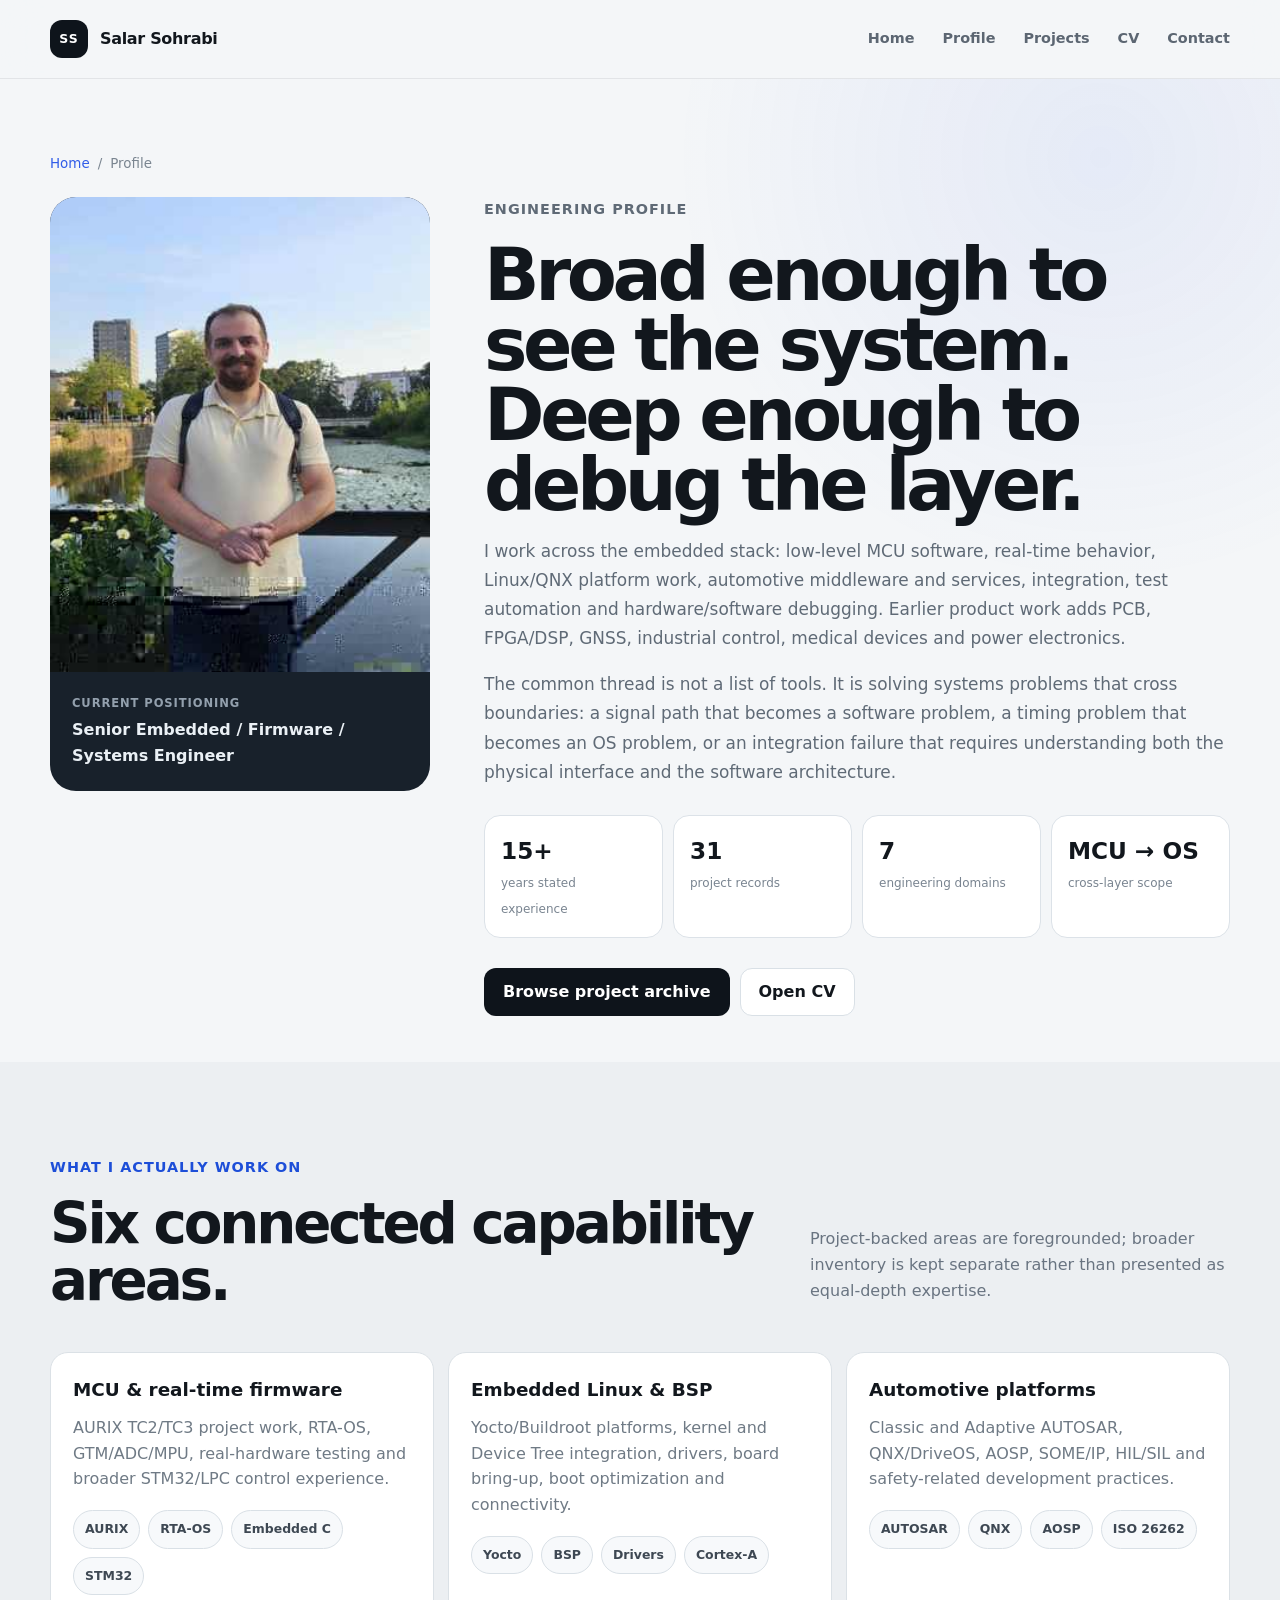
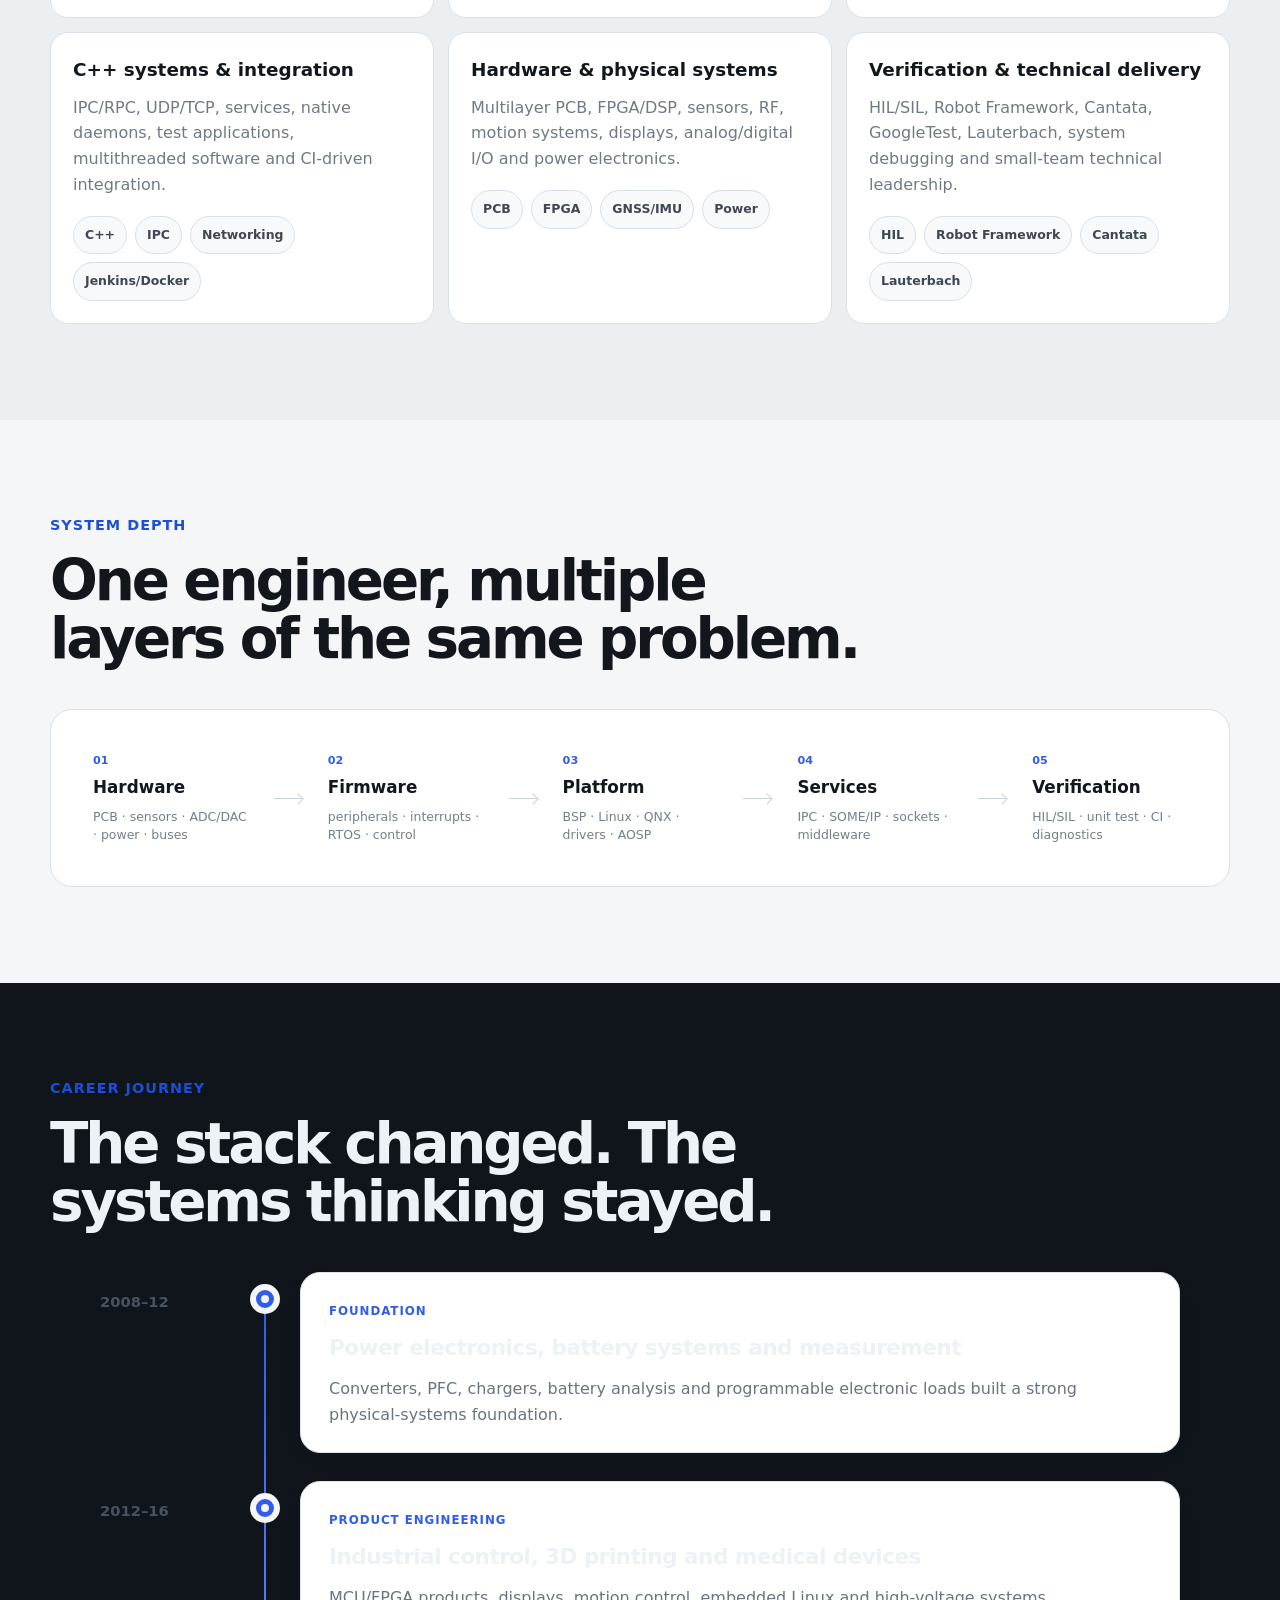
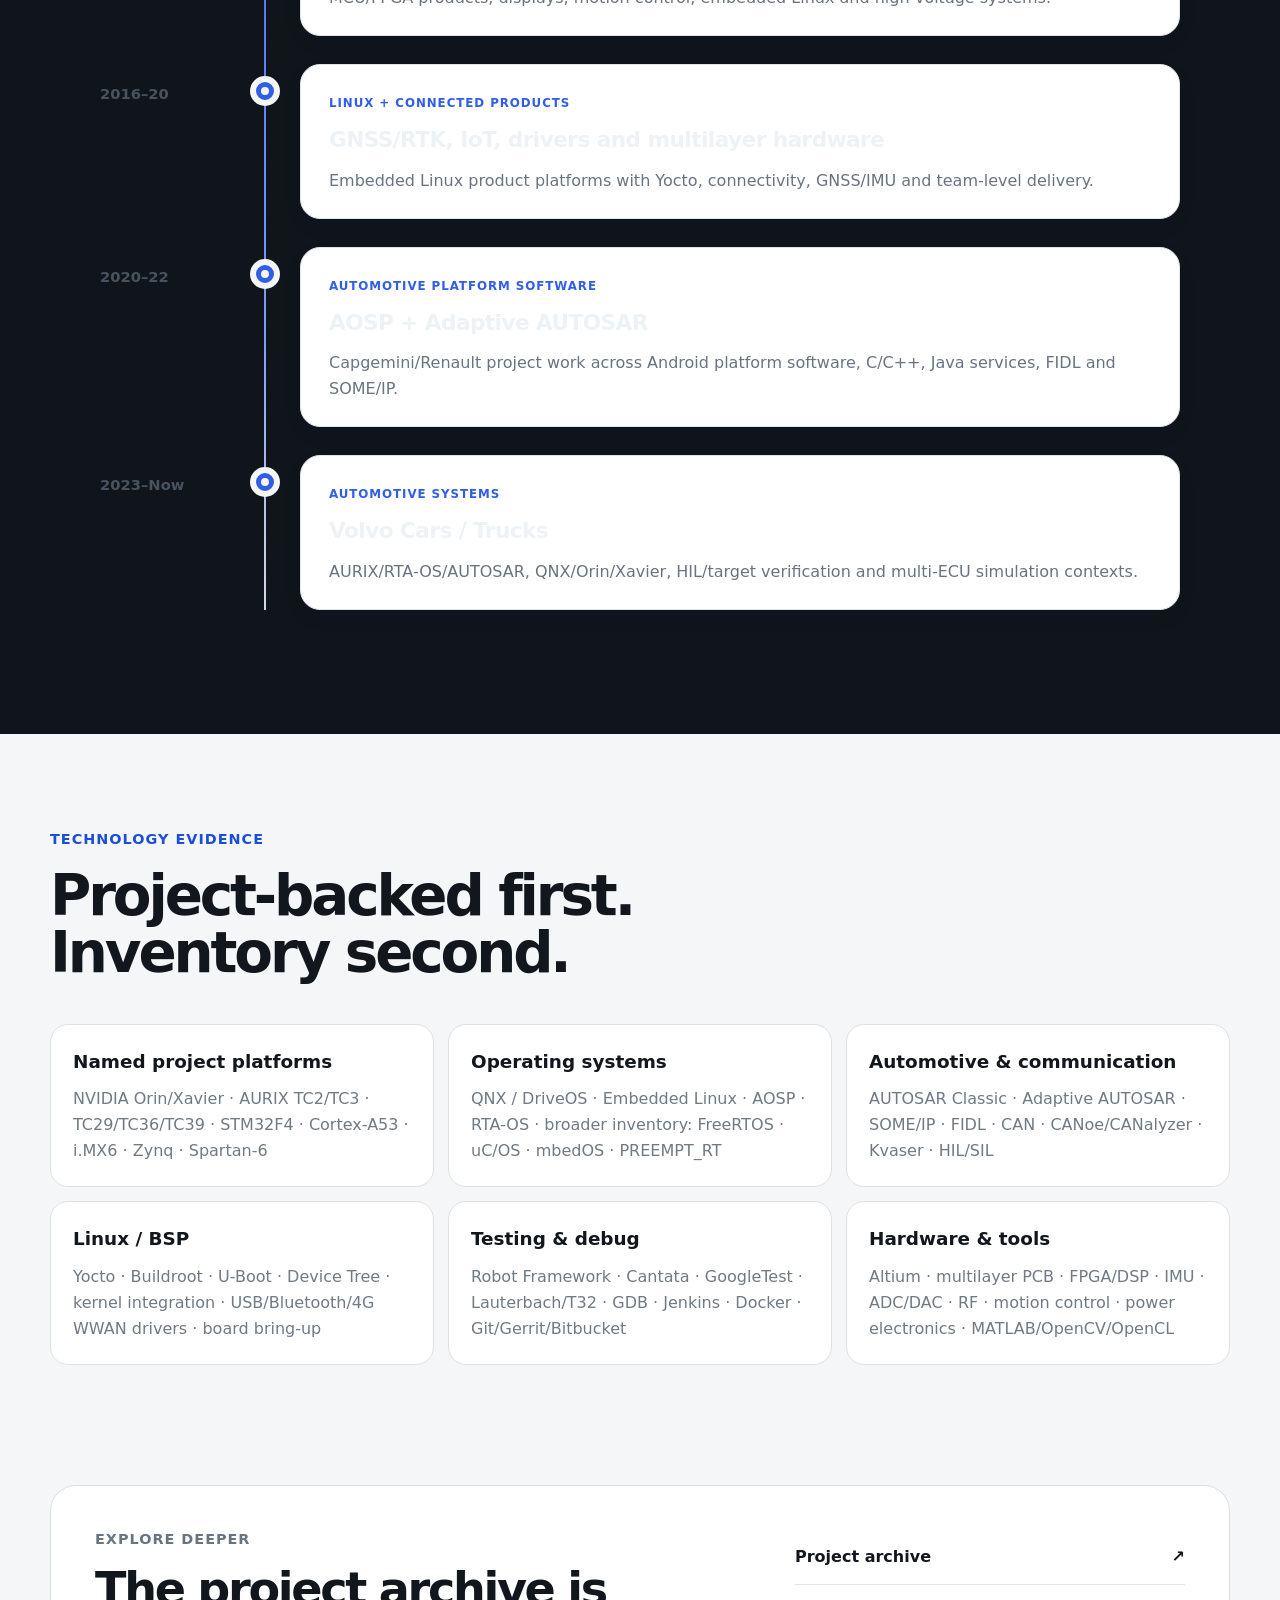
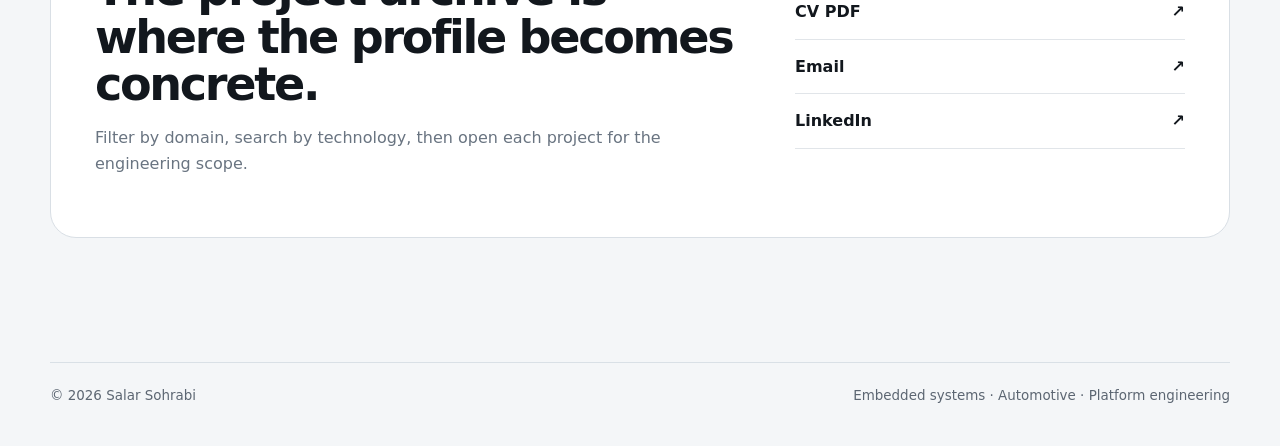
==== commit da41656f: "Redesign profile around photo, system depth and career timeline" ====
--- a/profile.html
+++ b/profile.html
@@ -3,34 +3,27 @@
 <head>
   <meta charset="utf-8">
   <meta name="viewport" content="width=device-width, initial-scale=1">
-  <meta name="theme-color" content="#f5f7fa">
+  <meta name="theme-color" content="#f4f6f8">
   <meta name="color-scheme" content="light">
   <title>Profile — Salar Sohrabi</title>
-  <meta name="description" content="Detailed engineering profile for Salar Sohrabi: embedded systems, automotive software, MCU/RTOS, QNX, Embedded Linux, BSP, hardware/software integration, product engineering and technical leadership.">
-  <meta name="author" content="Salar Sohrabi">
+  <meta name="description" content="Detailed engineering profile for Salar Sohrabi: embedded firmware, automotive, MCU/RTOS, QNX, Embedded Linux, BSP, hardware/software integration and product engineering.">
   <link rel="canonical" href="https://salarsohrabi.github.io/profile.html">
   <link rel="icon" href="assets/favicon.svg" type="image/svg+xml">
   <link rel="stylesheet" href="styles.css">
   <link rel="stylesheet" href="custom.css">
   <link rel="stylesheet" href="portfolio.css">
 </head>
-<body>
+<body class="visual-site">
   <a class="skip-link" href="#main">Skip to content</a>
-
   <header class="site-header" data-header>
     <div class="shell header-inner">
-      <a class="brand" href="index.html" aria-label="Salar Sohrabi — home">
-        <span class="brand-mark" aria-hidden="true">SS</span>
-        <span class="brand-name">Salar Sohrabi</span>
-      </a>
-      <button class="nav-toggle" type="button" aria-expanded="false" aria-controls="site-nav" data-nav-toggle>
-        <span></span><span></span><span class="sr-only">Toggle navigation</span>
-      </button>
-      <nav class="site-nav" id="site-nav" aria-label="Primary navigation" data-nav>
+      <a class="brand" href="index.html"><span class="brand-mark">SS</span><span class="brand-name">Salar Sohrabi</span></a>
+      <button class="nav-toggle" type="button" aria-expanded="false" aria-controls="site-nav" data-nav-toggle><span></span><span></span><span class="sr-only">Toggle navigation</span></button>
+      <nav class="site-nav" id="site-nav" data-nav>
         <a href="index.html">Home</a>
         <a href="profile.html" aria-current="page">Profile</a>
         <a href="projects.html">Projects</a>
-        <a href="index.html#resume">Resume</a>
+        <a href="assets/Salar_Sohrabi_CV.pdf" target="_blank" rel="noreferrer">CV</a>
         <a href="index.html#contact">Contact</a>
       </nav>
     </div>
@@ -40,272 +33,175 @@
     <section class="page-hero">
       <div class="shell">
         <div class="breadcrumbs"><a href="index.html">Home</a><span>/</span><span>Profile</span></div>
-        <div class="page-hero-grid">
-          <div>
-            <p class="eyebrow">Detailed engineering profile</p>
-            <h1>Embedded systems across the whole stack.</h1>
-            <p class="lead">
-              I am a senior embedded software and hardware engineer with 15+ years of stated experience across
-              automotive platforms, real-time firmware, embedded Linux, QNX, GNSS/RTK, IoT, medical devices,
-              industrial control and power electronics. My strongest work sits at the boundary between hardware
-              and software—where timing, interfaces, operating systems, physical signals and production constraints
-              have to work together.
+        <div class="v-profile-hero">
+          <aside class="v-profile-photo reveal">
+            <img src="assets/profile-photo.jpg" alt="Salar Sohrabi">
+            <div class="v-profile-photo-info">
+              <span>Current positioning</span>
+              <strong>Senior Embedded / Firmware / Systems Engineer</strong>
+            </div>
+          </aside>
+
+          <div class="v-profile-main reveal">
+            <p class="eyebrow">Engineering profile</p>
+            <h1>Broad enough to see the system. Deep enough to debug the layer.</h1>
+            <p>
+              I work across the embedded stack: low-level MCU software, real-time behavior, Linux/QNX platform work,
+              automotive middleware and services, integration, test automation and hardware/software debugging.
+              Earlier product work adds PCB, FPGA/DSP, GNSS, industrial control, medical devices and power electronics.
             </p>
-            <div class="inline-actions">
-              <a class="button button-primary" href="projects.html">Explore the project archive</a>
+            <p>
+              The common thread is not a list of tools. It is solving systems problems that cross boundaries:
+              a signal path that becomes a software problem, a timing problem that becomes an OS problem,
+              or an integration failure that requires understanding both the physical interface and the software architecture.
+            </p>
+
+            <div class="v-profile-kpi">
+              <div><strong>15+</strong><span>years stated experience</span></div>
+              <div><strong>31</strong><span>project records</span></div>
+              <div><strong>7</strong><span>engineering domains</span></div>
+              <div><strong>MCU → OS</strong><span>cross-layer scope</span></div>
+            </div>
+
+            <div class="v-hero-actions">
+              <a class="button button-primary" href="projects.html">Browse project archive</a>
               <a class="button button-quiet" href="assets/Salar_Sohrabi_CV.pdf" target="_blank" rel="noreferrer">Open CV</a>
             </div>
           </div>
-          <aside class="page-hero-aside">
-            <p><strong>Current positioning</strong>Senior Embedded / Firmware / Systems Engineer</p>
-            <p><strong>Based in</strong>Gothenburg, Sweden</p>
-            <p><strong>Core working languages</strong>C · C++ · Python</p>
-            <p><strong>System span</strong>MCU / RTOS → BSP / OS → services / integration → HIL / verification</p>
-          </aside>
-        </div>
-
-        <div class="proof-strip" aria-label="Profile highlights">
-          <div class="proof-item"><strong>Automotive</strong><span>Volvo Cars, Volvo Trucks and Renault project contexts.</span></div>
-          <div class="proof-item"><strong>MCU → Linux/QNX</strong><span>Low-level peripherals through platform and application integration.</span></div>
-          <div class="proof-item"><strong>Product engineering</strong><span>Prototype, board bring-up, validation and production-oriented delivery.</span></div>
-          <div class="proof-item"><strong>Cross-domain</strong><span>Automotive, GNSS, IoT, medical, industrial control and power.</span></div>
-        </div>
-      </div>
-    </section>
-
-    <section class="section" id="capabilities">
-      <div class="shell">
-        <div class="section-heading compact reveal">
-          <p class="eyebrow">Capability map</p>
-          <h2>The profile is broad, but the center of gravity is clear.</h2>
-          <p>
-            The recurring theme is systems engineering close to hardware: real-time behavior, platform software,
-            interfaces, diagnostics, integration and the practical debugging needed to make embedded products dependable.
-          </p>
-        </div>
-
-        <div class="capability-grid">
-          <article class="capability-card reveal">
-            <span class="capability-kicker">01 · Firmware</span>
-            <h3>MCU & real-time software</h3>
-            <p>Hardware-near C/C++ work on automotive and industrial controllers, including real-time execution and peripheral integration.</p>
-            <ul>
-              <li>AURIX TC2/TC3 project evidence, including TC29/TC36/TC39 references.</li>
-              <li>GTM, ADC, MPU, interrupts, timing and target-side debugging.</li>
-              <li>RTA-OS project work; broader RTOS inventory includes FreeRTOS, uC/OS and mbedOS.</li>
-              <li>STM32/LPC/Cortex-M based control products across earlier industrial work.</li>
-            </ul>
-          </article>
-
-          <article class="capability-card reveal">
-            <span class="capability-kicker">02 · Platform</span>
-            <h3>Embedded Linux, BSP & bring-up</h3>
-            <p>Platform work spanning boot, kernel, device description, drivers, root filesystem, connectivity and board-level integration.</p>
-            <ul>
-              <li>Yocto and Buildroot based embedded Linux systems.</li>
-              <li>U-Boot, kernel customization, Device Tree and BSP integration.</li>
-              <li>Linux driver work for Bluetooth, high-speed USB and 4G WWAN in GNSS products.</li>
-              <li>Board bring-up and hardware/software diagnosis on Cortex-A class systems.</li>
-            </ul>
-          </article>
-
-          <article class="capability-card reveal">
-            <span class="capability-kicker">03 · Automotive</span>
-            <h3>Classic & Adaptive AUTOSAR</h3>
-            <p>Automotive development across MCU firmware, platform integration, communication and safety-related software processes.</p>
-            <ul>
-              <li>AUTOSAR Classic with RTA-OS and DaVinci configuration in Volvo Trucks work.</li>
-              <li>Adaptive AUTOSAR, FIDL and SOME/IP in Renault project descriptions.</li>
-              <li>ISO 26262-related development, MISRA/Polyspace, requirements and FMEA contributions.</li>
-              <li>CAN/CANoe/CANalyzer/Kvaser tooling and HIL/SIL-oriented verification.</li>
-            </ul>
-          </article>
-
-          <article class="capability-card reveal">
-            <span class="capability-kicker">04 · Modern systems</span>
-            <h3>QNX, C++ & heterogeneous compute</h3>
-            <p>Production-oriented C++ integration on automotive compute platforms and POSIX-style embedded environments.</p>
-            <ul>
-              <li>NVIDIA Orin/Xavier with DriveOS/QNX.</li>
-              <li>IPC, UDP/TCP and test-application integration.</li>
-              <li>Robot Framework/HIL workflows, Jenkins and Docker.</li>
-              <li>Cross-layer debugging between application, OS, services and hardware-facing components.</li>
-            </ul>
-          </article>
-
-          <article class="capability-card reveal">
-            <span class="capability-kicker">05 · Hardware</span>
-            <h3>PCB, FPGA, DSP & physical systems</h3>
-            <p>Earlier engineering work includes complete hardware/software products rather than software-only integration.</p>
-            <ul>
-              <li>Multilayer and high-speed board design, including 6/10/12-layer examples.</li>
-              <li>Zynq, Spartan-6 and wider FPGA/DSP inventories.</li>
-              <li>Motion control, industrial I/O, sensors, displays and noisy electrical environments.</li>
-              <li>Power electronics, PFC, chargers, electronic loads and high-voltage PWM integration.</li>
-            </ul>
-          </article>
-
-          <article class="capability-card reveal">
-            <span class="capability-kicker">06 · Delivery</span>
-            <h3>Testing, integration & technical leadership</h3>
-            <p>Hands-on delivery across implementation, automated validation, system integration and small-team technical leadership.</p>
-            <ul>
-              <li>Robot Framework, Cantata, GoogleTest and hardware-target testing.</li>
-              <li>Lauterbach/T32, GDB, Kvaser and Vector tooling.</li>
-              <li>Git/Gerrit/Bitbucket, Jenkins, Docker and CI/CD workflows.</li>
-              <li>Historical team leadership in GNSS, smart-home and product-development contexts.</li>
-            </ul>
-          </article>
-        </div>
-      </div>
-    </section>
-
-    <section class="section section-soft">
-      <div class="shell">
-        <div class="section-heading compact reveal">
-          <p class="eyebrow">System depth</p>
-          <h2>Comfortable moving between layers when the bug does not respect architecture boundaries.</h2>
-        </div>
-        <div class="profile-band reveal">
-          <div class="profile-band-grid">
-            <div>
-              <h3>Typical vertical slice</h3>
-              <p>
-                My work often starts with a physical interface or timing constraint and continues through firmware,
-                OS/platform services, integration and automated verification. That makes cross-layer debugging a
-                recurring strength rather than an occasional task.
-              </p>
-            </div>
-            <div class="layer-stack" aria-label="Embedded system layers">
-              <div class="layer"><strong>Hardware</strong><span>PCB · sensors · ADC/DAC · power · buses · board bring-up</span></div>
-              <div class="layer"><strong>Firmware / RTOS</strong><span>peripherals · interrupts · timers · RTA-OS · control logic</span></div>
-              <div class="layer"><strong>Platform</strong><span>BSP · boot · Linux · QNX · Device Tree · drivers · AOSP</span></div>
-              <div class="layer"><strong>Services</strong><span>C/C++ daemons · IPC/RPC · SOME/IP · sockets · Android services</span></div>
-              <div class="layer"><strong>Verification</strong><span>HIL/SIL · unit tests · Robot Framework · CI · diagnostics</span></div>
-            </div>
-          </div>
-        </div>
-      </div>
-    </section>
-
-    <section class="section" id="numbers">
-      <div class="shell">
-        <div class="section-heading compact reveal">
-          <p class="eyebrow">Engineering by numbers</p>
-          <h2>Selected source-documented examples.</h2>
-        </div>
-        <div class="metric-grid">
-          <div class="metric-card reveal"><strong>500+</strong><span>GNSS receiver channels reported for an OEM product family; a related source names 572 channels.</span></div>
-          <div class="metric-card reveal"><strong>24-bit / ~19 ENOB</strong><span>External/on-board ADC measurement work in a Volvo Trucks context.</span></div>
-          <div class="metric-card reveal"><strong>&lt;10 s</strong><span>Reported boot time after optimization on an embedded Linux smart-home platform.</span></div>
-          <div class="metric-card reveal"><strong>6 / 10 / 12 layers</strong><span>Examples of multilayer PCB complexity across tracker and GNSS hardware variants.</span></div>
-          <div class="metric-card reveal"><strong>600 Vpp</strong><span>High-voltage PWM integration reported for medical/aesthetic equipment development.</span></div>
-          <div class="metric-card reveal"><strong>200–500 W</strong><span>Historical offline converter and electronic-load product range across power projects.</span></div>
-          <div class="metric-card reveal"><strong>14-bit / 200 MSPS</strong><span>One DAQ variant; separate 18-bit and 24-bit measurement-card designs are also documented.</span></div>
-          <div class="metric-card reveal"><strong>10 gestures</strong><span>Stereo/IR industrial HMI recognition project using C++, OpenCV/OpenCL and MATLAB.</span></div>
-        </div>
-        <p class="metric-note">
-          These figures are public portfolio summaries of values stated in the source CV material. They are kept in their
-          original project context rather than merged into broader performance claims.
-        </p>
-      </div>
-    </section>
-
-    <section class="section section-dark">
-      <div class="shell">
-        <div class="section-heading section-heading-dark reveal">
-          <p class="eyebrow">Platforms & technologies</p>
-          <h2>Project-backed experience first; wider inventory second.</h2>
-          <p>
-            Not every technology below has the same depth or recency. The distinction matters: named project work is
-            stronger evidence than a technology appearing only in a historical skills inventory.
-          </p>
-        </div>
-
-        <div class="evidence-columns">
-          <div class="evidence-panel reveal">
-            <h3>Named project evidence</h3>
-            <div class="domain-cloud">
-              <span>NVIDIA Orin / Xavier</span><span>QNX / DriveOS</span><span>AURIX TC2 / TC3</span>
-              <span>TC29 / TC36 / TC39</span><span>RTA-OS</span><span>AUTOSAR Classic</span>
-              <span>Adaptive AUTOSAR</span><span>SOME/IP</span><span>FIDL</span><span>STM32F4</span>
-              <span>Cortex-A53</span><span>i.MX6</span><span>Zynq</span><span>Spartan-6</span>
-              <span>Yocto</span><span>Embedded Linux</span><span>AOSP</span><span>Robot Framework</span>
-              <span>Cantata</span><span>GoogleTest</span><span>Lauterbach</span>
-            </div>
-          </div>
-          <div class="evidence-panel reveal">
-            <h3>Broader source inventory</h3>
-            <p>
-              Additional CV inventories include NXP S32, STM32MP15x, AM335x, wider STM32/LPC families,
-              Cortex-A/M/R, Artix/Virtex/Cyclone families, TMS320 DSPs, FreeRTOS, uC/OS, mbedOS,
-              PREEMPT_RT and a broad set of industrial, RF and web technologies.
-            </p>
-            <p>
-              These are useful context, but I do not present every listed technology as equal-depth project experience.
-            </p>
-          </div>
-        </div>
-      </div>
-    </section>
-
-    <section class="section" id="domains">
-      <div class="shell">
-        <div class="section-heading compact reveal">
-          <p class="eyebrow">Domains</p>
-          <h2>Different products, recurring systems problems.</h2>
-        </div>
-        <div class="domain-cloud reveal">
-          <span>Automotive ECUs</span><span>Infotainment</span><span>GNSS / RTK</span><span>IoT / Smart Building</span>
-          <span>Medical / Aesthetic Devices</span><span>Industrial Control</span><span>CNC / Motion Control</span>
-          <span>3D Printing</span><span>Power Electronics</span><span>Battery Analysis</span><span>DAQ / Instrumentation</span>
-          <span>RF Front Ends</span><span>Computer Vision / HMI</span><span>Navigation / Tracking</span>
-        </div>
-      </div>
-    </section>
-
-    <section class="section section-soft">
-      <div class="shell">
-        <div class="section-heading compact reveal">
-          <p class="eyebrow">How I position the work</p>
-          <h2>Depth without pretending every skill is equally recent.</h2>
-        </div>
-        <div class="evidence-columns">
-          <div class="evidence-panel reveal">
-            <h3>What I lead with</h3>
-            <ul>
-              <li>Senior embedded / firmware engineering.</li>
-              <li>Automotive MCU and platform software.</li>
-              <li>Embedded Linux and QNX system integration.</li>
-              <li>Hardware/software boundary debugging.</li>
-              <li>Testing, HIL and production-oriented engineering.</li>
-            </ul>
-          </div>
-          <div class="evidence-panel reveal">
-            <h3>What the full archive adds</h3>
-            <ul>
-              <li>Older hardware depth: PCB, FPGA, DSP, power and motion.</li>
-              <li>Founder and small-team technical leadership experience.</li>
-              <li>Cross-domain product development from prototype to manufacturing.</li>
-              <li>Research and HMI/vision work that complements the core embedded profile.</li>
-            </ul>
-          </div>
-        </div>
-        <div class="inline-actions">
-          <a class="button button-primary" href="projects.html">Browse all documented projects</a>
-          <a class="button button-quiet" href="index.html#contact">Contact</a>
+        </div>
+      </div>
+    </section>
+
+    <section class="v-section v-section-soft">
+      <div class="shell">
+        <div class="v-section-head reveal">
+          <div>
+            <p class="eyebrow">What I actually work on</p>
+            <h2>Six connected capability areas.</h2>
+          </div>
+          <p>Project-backed areas are foregrounded; broader inventory is kept separate rather than presented as equal-depth expertise.</p>
+        </div>
+
+        <div class="v-skill-matrix">
+          <article class="v-skill-card reveal">
+            <h3>MCU & real-time firmware</h3>
+            <p>AURIX TC2/TC3 project work, RTA-OS, GTM/ADC/MPU, real-hardware testing and broader STM32/LPC control experience.</p>
+            <div class="tag-row"><span>AURIX</span><span>RTA-OS</span><span>Embedded C</span><span>STM32</span></div>
+          </article>
+          <article class="v-skill-card reveal">
+            <h3>Embedded Linux & BSP</h3>
+            <p>Yocto/Buildroot platforms, kernel and Device Tree integration, drivers, board bring-up, boot optimization and connectivity.</p>
+            <div class="tag-row"><span>Yocto</span><span>BSP</span><span>Drivers</span><span>Cortex-A</span></div>
+          </article>
+          <article class="v-skill-card reveal">
+            <h3>Automotive platforms</h3>
+            <p>Classic and Adaptive AUTOSAR, QNX/DriveOS, AOSP, SOME/IP, HIL/SIL and safety-related development practices.</p>
+            <div class="tag-row"><span>AUTOSAR</span><span>QNX</span><span>AOSP</span><span>ISO 26262</span></div>
+          </article>
+          <article class="v-skill-card reveal">
+            <h3>C++ systems & integration</h3>
+            <p>IPC/RPC, UDP/TCP, services, native daemons, test applications, multithreaded software and CI-driven integration.</p>
+            <div class="tag-row"><span>C++</span><span>IPC</span><span>Networking</span><span>Jenkins/Docker</span></div>
+          </article>
+          <article class="v-skill-card reveal">
+            <h3>Hardware & physical systems</h3>
+            <p>Multilayer PCB, FPGA/DSP, sensors, RF, motion systems, displays, analog/digital I/O and power electronics.</p>
+            <div class="tag-row"><span>PCB</span><span>FPGA</span><span>GNSS/IMU</span><span>Power</span></div>
+          </article>
+          <article class="v-skill-card reveal">
+            <h3>Verification & technical delivery</h3>
+            <p>HIL/SIL, Robot Framework, Cantata, GoogleTest, Lauterbach, system debugging and small-team technical leadership.</p>
+            <div class="tag-row"><span>HIL</span><span>Robot Framework</span><span>Cantata</span><span>Lauterbach</span></div>
+          </article>
+        </div>
+      </div>
+    </section>
+
+    <section class="v-section">
+      <div class="shell">
+        <div class="v-section-head reveal">
+          <div>
+            <p class="eyebrow">System depth</p>
+            <h2>One engineer, multiple layers of the same problem.</h2>
+          </div>
+        </div>
+        <div class="v-layer-track reveal">
+          <div><span>01</span><strong>Hardware</strong><p>PCB · sensors · ADC/DAC · power · buses</p></div><i></i>
+          <div><span>02</span><strong>Firmware</strong><p>peripherals · interrupts · RTOS · control</p></div><i></i>
+          <div><span>03</span><strong>Platform</strong><p>BSP · Linux · QNX · drivers · AOSP</p></div><i></i>
+          <div><span>04</span><strong>Services</strong><p>IPC · SOME/IP · sockets · middleware</p></div><i></i>
+          <div><span>05</span><strong>Verification</strong><p>HIL/SIL · unit test · CI · diagnostics</p></div>
+        </div>
+      </div>
+    </section>
+
+    <section class="v-section v-section-dark">
+      <div class="shell">
+        <div class="v-section-head v-head-dark reveal">
+          <div>
+            <p class="eyebrow">Career journey</p>
+            <h2>The stack changed. The systems thinking stayed.</h2>
+          </div>
+        </div>
+
+        <div class="v-timeline">
+          <article class="v-time-item reveal">
+            <div class="v-time-year">2008–12</div><div class="v-time-node"></div>
+            <div class="v-time-card"><span>Foundation</span><h3>Power electronics, battery systems and measurement</h3><p>Converters, PFC, chargers, battery analysis and programmable electronic loads built a strong physical-systems foundation.</p></div>
+          </article>
+          <article class="v-time-item reveal">
+            <div class="v-time-year">2012–16</div><div class="v-time-node"></div>
+            <div class="v-time-card"><span>Product engineering</span><h3>Industrial control, 3D printing and medical devices</h3><p>MCU/FPGA products, displays, motion control, embedded Linux and high-voltage systems.</p></div>
+          </article>
+          <article class="v-time-item reveal">
+            <div class="v-time-year">2016–20</div><div class="v-time-node"></div>
+            <div class="v-time-card"><span>Linux + connected products</span><h3>GNSS/RTK, IoT, drivers and multilayer hardware</h3><p>Embedded Linux product platforms with Yocto, connectivity, GNSS/IMU and team-level delivery.</p></div>
+          </article>
+          <article class="v-time-item reveal">
+            <div class="v-time-year">2020–22</div><div class="v-time-node"></div>
+            <div class="v-time-card"><span>Automotive platform software</span><h3>AOSP + Adaptive AUTOSAR</h3><p>Capgemini/Renault project work across Android platform software, C/C++, Java services, FIDL and SOME/IP.</p></div>
+          </article>
+          <article class="v-time-item reveal">
+            <div class="v-time-year">2023–Now</div><div class="v-time-node"></div>
+            <div class="v-time-card"><span>Automotive systems</span><h3>Volvo Cars / Trucks</h3><p>AURIX/RTA-OS/AUTOSAR, QNX/Orin/Xavier, HIL/target verification and multi-ECU simulation contexts.</p></div>
+          </article>
+        </div>
+      </div>
+    </section>
+
+    <section class="v-section">
+      <div class="shell">
+        <div class="v-section-head reveal">
+          <div>
+            <p class="eyebrow">Technology evidence</p>
+            <h2>Project-backed first. Inventory second.</h2>
+          </div>
+        </div>
+        <div class="v-skill-matrix">
+          <article class="v-skill-card reveal"><h3>Named project platforms</h3><p>NVIDIA Orin/Xavier · AURIX TC2/TC3 · TC29/TC36/TC39 · STM32F4 · Cortex-A53 · i.MX6 · Zynq · Spartan-6</p></article>
+          <article class="v-skill-card reveal"><h3>Operating systems</h3><p>QNX / DriveOS · Embedded Linux · AOSP · RTA-OS · broader inventory: FreeRTOS · uC/OS · mbedOS · PREEMPT_RT</p></article>
+          <article class="v-skill-card reveal"><h3>Automotive & communication</h3><p>AUTOSAR Classic · Adaptive AUTOSAR · SOME/IP · FIDL · CAN · CANoe/CANalyzer · Kvaser · HIL/SIL</p></article>
+          <article class="v-skill-card reveal"><h3>Linux / BSP</h3><p>Yocto · Buildroot · U-Boot · Device Tree · kernel integration · USB/Bluetooth/4G WWAN drivers · board bring-up</p></article>
+          <article class="v-skill-card reveal"><h3>Testing & debug</h3><p>Robot Framework · Cantata · GoogleTest · Lauterbach/T32 · GDB · Jenkins · Docker · Git/Gerrit/Bitbucket</p></article>
+          <article class="v-skill-card reveal"><h3>Hardware & tools</h3><p>Altium · multilayer PCB · FPGA/DSP · IMU · ADC/DAC · RF · motion control · power electronics · MATLAB/OpenCV/OpenCL</p></article>
+        </div>
+      </div>
+    </section>
+
+    <section class="v-section v-contact-section">
+      <div class="shell v-contact-card reveal">
+        <div><p class="eyebrow">Explore deeper</p><h2>The project archive is where the profile becomes concrete.</h2><p>Filter by domain, search by technology, then open each project for the engineering scope.</p></div>
+        <div class="v-contact-links">
+          <a href="projects.html">Project archive <span>↗</span></a>
+          <a href="assets/Salar_Sohrabi_CV.pdf" target="_blank" rel="noreferrer">CV PDF <span>↗</span></a>
+          <a href="mailto:sbsohrabi@gmail.com">Email <span>↗</span></a>
+          <a href="https://www.linkedin.com/in/salarsohrabi" target="_blank" rel="noreferrer">LinkedIn <span>↗</span></a>
         </div>
       </div>
     </section>
   </main>
 
-  <footer class="site-footer">
-    <div class="shell footer-inner">
-      <p>© <span data-year></span> Salar Sohrabi</p>
-      <p>Embedded systems · Automotive · Platform engineering</p>
-    </div>
-  </footer>
-
+  <footer class="site-footer"><div class="shell footer-inner"><p>© <span data-year></span> Salar Sohrabi</p><p>Embedded systems · Automotive · Platform engineering</p></div></footer>
   <script src="script.js"></script>
 </body>
-</html>
+</html>
--- a/portfolio.css
+++ b/portfolio.css
@@ -1,413 +1,730 @@
-/* Portfolio v2 — extended pages built on top of styles.css + custom.css */
+/* Visual portfolio v3 — original composition inspired by strong portfolio patterns:
+   portrait-first hero, experience atlas, timeline, visual case-study cards. */
+
+.visual-site {
+  background: #f4f6f8;
+  color: #12171d;
+}
+
+.visual-site .site-header {
+  background: rgba(244,246,248,.84);
+  border-bottom: 1px solid rgba(18,23,29,.08);
+  backdrop-filter: blur(18px);
+}
+
+.visual-site .site-nav a { font-weight: 650; }
+
+.v-hero {
+  position: relative;
+  overflow: hidden;
+  padding: 76px 0 92px;
+  background:
+    radial-gradient(circle at 78% 16%, rgba(52,95,246,.10), transparent 30%),
+    radial-gradient(circle at 15% 0%, rgba(22,180,169,.07), transparent 32%),
+    #f4f6f8;
+}
+.v-hero::before {
+  content:"";
+  position:absolute;
+  inset:0;
+  pointer-events:none;
+  background-image:
+    linear-gradient(rgba(18,23,29,.035) 1px, transparent 1px),
+    linear-gradient(90deg, rgba(18,23,29,.035) 1px, transparent 1px);
+  background-size: 36px 36px;
+  mask-image: linear-gradient(to bottom, rgba(0,0,0,.55), transparent 72%);
+}
+.v-hero-grid {
+  position:relative;
+  z-index:1;
+  display:grid;
+  grid-template-columns:minmax(0,1.18fr) minmax(340px,.82fr);
+  gap:72px;
+  align-items:center;
+}
+.v-status {
+  display:inline-flex;
+  align-items:center;
+  gap:10px;
+  padding:8px 12px;
+  border:1px solid #dfe4ea;
+  border-radius:999px;
+  background:rgba(255,255,255,.74);
+  color:#4e5966;
+  font-size:.82rem;
+  font-weight:700;
+}
+.v-status > span {
+  width:8px;height:8px;border-radius:50%;
+  background:#20a66a;
+  box-shadow:0 0 0 5px rgba(32,166,106,.12);
+}
+.v-hero h1 {
+  max-width:900px;
+  margin:26px 0 0;
+  font-size:clamp(3.7rem,7.2vw,7.6rem);
+  line-height:.94;
+  letter-spacing:-.065em;
+}
+.v-hero h1 em {
+  font-style:normal;
+  color:#315de8;
+}
+.v-hero .hero-intro {
+  max-width:760px;
+  margin:28px 0 0 !important;
+  color:#4b5662 !important;
+  font-size:clamp(1.05rem,1.6vw,1.24rem) !important;
+  line-height:1.7;
+}
+.v-hero-actions {
+  display:flex;
+  flex-wrap:wrap;
+  gap:10px;
+  margin-top:30px;
+}
+.v-proof-row {
+  display:grid;
+  grid-template-columns:repeat(3,minmax(0,1fr));
+  gap:12px;
+  max-width:760px;
+  margin-top:46px;
+}
+.v-proof-row > div {
+  padding:18px 0 0;
+  border-top:1px solid #d7dde4;
+}
+.v-proof-row strong {
+  display:block;
+  font-size:1.75rem;
+  letter-spacing:-.04em;
+}
+.v-proof-row span {
+  display:block;
+  margin-top:5px;
+  color:#697481;
+  font-size:.83rem;
+}
+
+.v-portrait-card {
+  position:relative;
+  min-height:590px;
+}
+.v-portrait-bg {
+  position:absolute;
+  inset:46px 0 0 44px;
+  border-radius:34px;
+  background:
+    linear-gradient(145deg, #18212b, #263847);
+  box-shadow:0 28px 80px rgba(16,24,40,.18);
+}
+.v-portrait-card::before,
+.v-portrait-card::after {
+  content:"";
+  position:absolute;
+  border:1px solid rgba(49,93,232,.26);
+  border-radius:50%;
+}
+.v-portrait-card::before {
+  width:310px;height:310px;right:-76px;top:-18px;
+}
+.v-portrait-card::after {
+  width:180px;height:180px;left:4px;bottom:20px;
+}
+.v-portrait-card img {
+  position:absolute;
+  inset:0 30px 50px 0;
+  width:calc(100% - 30px);
+  height:calc(100% - 50px);
+  object-fit:cover;
+  object-position:50% 28%;
+  border-radius:30px;
+  filter:saturate(.9) contrast(1.02);
+  box-shadow:0 16px 50px rgba(16,24,40,.20);
+}
+.v-portrait-caption {
+  position:absolute;
+  left:18px;
+  bottom:8px;
+  padding:14px 16px;
+  min-width:220px;
+  border:1px solid rgba(255,255,255,.7);
+  border-radius:14px;
+  background:rgba(255,255,255,.90);
+  backdrop-filter:blur(14px);
+  box-shadow:0 10px 24px rgba(16,24,40,.10);
+}
+.v-portrait-caption span,
+.v-portrait-caption strong { display:block; }
+.v-portrait-caption span {
+  color:#7a8591;
+  font-size:.7rem;
+  text-transform:uppercase;
+  letter-spacing:.09em;
+  font-weight:800;
+}
+.v-portrait-caption strong { margin-top:3px; font-size:.93rem; }
+.v-portrait-badge {
+  position:absolute;
+  padding:9px 12px;
+  border:1px solid rgba(255,255,255,.72);
+  border-radius:999px;
+  background:rgba(255,255,255,.90);
+  backdrop-filter:blur(12px);
+  font-size:.78rem;
+  font-weight:800;
+  box-shadow:0 10px 24px rgba(16,24,40,.09);
+}
+.v-badge-one { right:-12px; top:120px; }
+.v-badge-two { right:-28px; top:176px; }
+.v-badge-three { right:-2px; top:232px; }
+
+.v-section { padding:96px 0; }
+.v-section-soft { background:#eceff2; }
+.v-section-dark { background:#0f151b; color:#edf2f7; }
+.v-section-head {
+  display:flex;
+  justify-content:space-between;
+  align-items:end;
+  gap:42px;
+  margin-bottom:42px;
+}
+.v-section-head > div:first-child { max-width:820px; }
+.v-section-head h2 {
+  margin:6px 0 0;
+  font-size:clamp(2.5rem,4.4vw,4.8rem);
+  line-height:1.02;
+  letter-spacing:-.055em;
+}
+.v-section-head > p {
+  max-width:420px;
+  margin:0 0 6px;
+  color:#697481;
+}
+.v-head-dark > p { color:#93a0ad; }
+.v-inline-link { color:#a9c0ff; font-weight:750; white-space:nowrap; }
+
+.v-domain-grid {
+  display:grid;
+  grid-template-columns:repeat(12,minmax(0,1fr));
+  gap:14px;
+}
+.v-domain-card {
+  --tone:#315de8;
+  grid-column:span 4;
+  min-height:250px;
+  padding:22px;
+  border:1px solid #d8dee5;
+  border-radius:22px;
+  background:#fff;
+  display:flex;
+  flex-direction:column;
+  text-decoration:none;
+  color:inherit;
+  transition:transform .22s ease, box-shadow .22s ease, border-color .22s ease;
+  position:relative;
+  overflow:hidden;
+}
+.v-domain-card:nth-child(1),
+.v-domain-card:nth-child(4) { grid-column:span 5; }
+.v-domain-card:nth-child(2),
+.v-domain-card:nth-child(5) { grid-column:span 4; }
+.v-domain-card:nth-child(3),
+.v-domain-card:nth-child(6) { grid-column:span 3; }
+.v-domain-card:nth-child(7) { grid-column:span 12; min-height:190px; display:grid; grid-template-columns:auto 1fr auto; align-items:center; gap:24px; }
+.v-domain-card:hover {
+  transform:translateY(-5px);
+  border-color:color-mix(in srgb, var(--tone) 35%, #d8dee5);
+  box-shadow:0 18px 36px rgba(16,24,40,.09);
+}
+.v-domain-card::after {
+  content:"";
+  position:absolute;
+  width:130px;height:130px;
+  border-radius:50%;
+  right:-46px;bottom:-52px;
+  background:color-mix(in srgb, var(--tone) 10%, transparent);
+}
+.v-domain-card[data-tone="cyan"] { --tone:#159aa8; }
+.v-domain-card[data-tone="violet"] { --tone:#7755d9; }
+.v-domain-card[data-tone="amber"] { --tone:#c47a16; }
+.v-domain-card[data-tone="rose"] { --tone:#cb526c; }
+.v-domain-card[data-tone="green"] { --tone:#25865d; }
+.v-domain-card[data-tone="slate"] { --tone:#4c5b6c; }
+.v-domain-icon {
+  width:50px;height:50px;
+  display:grid;place-items:center;
+  border-radius:14px;
+  background:color-mix(in srgb, var(--tone) 10%, #fff);
+  color:var(--tone);
+}
+.v-domain-icon svg {
+  width:28px;height:28px;fill:none;stroke:currentColor;stroke-width:1.7;stroke-linecap:round;stroke-linejoin:round;
+}
+.v-domain-card > div:nth-child(2) { margin-top:auto; padding-top:28px; }
+.v-domain-card:nth-child(7) > div:nth-child(2) { margin:0; padding:0; }
+.v-domain-card > div:nth-child(2) > span {
+  display:block;color:#9aa4ae;font-size:.7rem;font-weight:800;letter-spacing:.1em;
+}
+.v-domain-card strong {
+  display:block;margin-top:5px;font-size:1.45rem;letter-spacing:-.025em;
+}
+.v-domain-card p { margin:7px 0 0;color:#6c7783;font-size:.9rem; }
+.v-domain-card b {
+  display:block;margin-top:18px;color:var(--tone);font-size:.8rem;
+}
+.v-domain-card:nth-child(7) b { margin:0; padding-right:8px; }
+
+.v-timeline {
+  position:relative;
+  max-width:1080px;
+  margin:22px auto 0;
+}
+.v-timeline::before {
+  content:"";
+  position:absolute;
+  left:164px;
+  top:26px;
+  bottom:28px;
+  width:2px;
+  background:linear-gradient(#315de8,#7d9dff 70%,#d4dbe3);
+}
+.v-time-item {
+  display:grid;
+  grid-template-columns:130px 70px 1fr;
+  gap:0;
+  align-items:start;
+  position:relative;
+  padding:0 0 28px;
+}
+.v-time-year {
+  padding-top:18px;
+  color:#48535f;
+  font-weight:800;
+  font-size:.92rem;
+}
+.v-time-node {
+  width:18px;height:18px;
+  margin:18px auto 0;
+  border-radius:50%;
+  background:#f4f6f8;
+  border:5px solid #315de8;
+  box-shadow:0 0 0 6px #f4f6f8;
+  z-index:2;
+}
+.v-time-card {
+  padding:24px 28px;
+  border:1px solid #dfe4e9;
+  border-radius:20px;
+  background:#fff;
+  box-shadow:0 8px 22px rgba(16,24,40,.04);
+}
+.v-time-card > span {
+  color:#315de8;
+  font-size:.74rem;
+  font-weight:800;
+  letter-spacing:.08em;
+  text-transform:uppercase;
+}
+.v-time-card h3 {
+  margin:8px 0 10px;
+  font-size:1.35rem;
+  letter-spacing:-.025em;
+}
+.v-time-card p { margin:0;color:#697481; }
+.v-time-card .tag-row { margin-top:18px; padding-top:0; }
+
+.v-feature-grid {
+  display:grid;
+  grid-template-columns:1.25fr .75fr;
+  gap:16px;
+}
+.v-feature-card {
+  min-height:360px;
+  display:flex;
+  flex-direction:column;
+  border:1px solid #26323d;
+  border-radius:24px;
+  overflow:hidden;
+  background:#151e26;
+  color:inherit;
+  text-decoration:none;
+  transition:transform .22s ease,border-color .22s ease;
+}
+.v-feature-card:hover { transform:translateY(-4px); border-color:#45596c; }
+.v-feature-wide { grid-row:span 2; min-height:736px; }
+.v-feature-art {
+  position:relative;
+  flex:1;
+  min-height:220px;
+  overflow:hidden;
+  background:#10171d;
+}
+.v-feature-copy { padding:24px; }
+.v-feature-copy > span {
+  color:#8190a0;
+  font-size:.72rem;font-weight:800;letter-spacing:.08em;text-transform:uppercase;
+}
+.v-feature-copy h3 {
+  margin:8px 0 0;
+  font-size:clamp(1.4rem,2vw,2rem);
+  letter-spacing:-.035em;
+}
+.v-feature-copy p { margin:12px 0 0;color:#9aa8b5; }
+.v-art-auto {
+  display:flex;align-items:center;justify-content:center;gap:12px;
+  background:
+    radial-gradient(circle at 70% 30%, rgba(49,93,232,.30), transparent 34%),
+    linear-gradient(150deg,#10161d,#182530);
+}
+.v-chip {
+  position:relative;z-index:2;
+  padding:14px 17px;
+  border:1px solid #344656;
+  border-radius:14px;
+  background:#18232d;
+  font-weight:800;
+  color:#dce6f0;
+  box-shadow:0 12px 28px rgba(0,0,0,.22);
+}
+.v-art-lines {
+  position:absolute;inset:0;
+  background-image:
+    linear-gradient(rgba(125,157,255,.10) 1px,transparent 1px),
+    linear-gradient(90deg,rgba(125,157,255,.10) 1px,transparent 1px);
+  background-size:28px 28px;
+}
+.v-art-gnss {
+  background:radial-gradient(circle at center,rgba(119,85,217,.16),transparent 42%),#111920;
+}
+.v-orbit {
+  position:absolute;left:50%;top:50%;width:180px;height:180px;
+  transform:translate(-50%,-50%) rotate(-24deg);
+  border:1px solid #6f62af;border-radius:50%;
+}
+.v-orbit::after {
+  content:"";position:absolute;inset:24px;border:1px solid #3c4961;border-radius:50%;
+}
+.v-dot {
+  position:absolute;left:50%;top:50%;width:18px;height:18px;border-radius:50%;
+  transform:translate(-50%,-50%);background:#7d70dc;box-shadow:0 0 0 14px rgba(125,112,220,.10);
+}
+.v-art-control {
+  background:linear-gradient(135deg,#111920,#1a2118);
+}
+.v-wave {
+  position:absolute;inset:0;
+  background:
+    linear-gradient(90deg,transparent 0 10%,rgba(37,134,93,.55) 10% 11%,transparent 11% 22%,rgba(37,134,93,.3) 22% 24%,transparent 24% 36%,rgba(37,134,93,.7) 36% 38%,transparent 38% 100%);
+  clip-path:polygon(0 55%,10% 55%,10% 35%,22% 35%,22% 67%,36% 67%,36% 28%,50% 28%,50% 58%,62% 58%,62% 42%,74% 42%,74% 65%,86% 65%,86% 50%,100% 50%,100% 100%,0 100%);
+}
+
+.v-layer-track {
+  display:grid;
+  grid-template-columns:repeat(9,auto);
+  align-items:center;
+  gap:10px;
+  padding:26px;
+  border:1px solid #dbe1e7;
+  border-radius:22px;
+  background:#fff;
+}
+.v-layer-track > div {
+  min-width:0;
+  padding:16px;
+}
+.v-layer-track > div span {
+  display:block;color:#315de8;font-size:.7rem;font-weight:800;
+}
+.v-layer-track > div strong { display:block;margin-top:4px;font-size:1.05rem; }
+.v-layer-track > div p { margin:6px 0 0;color:#73808c;font-size:.78rem;line-height:1.45; }
+.v-layer-track > i {
+  width:28px;height:1px;background:#cbd3dc;position:relative;
+}
+.v-layer-track > i::after {
+  content:"";position:absolute;right:0;top:-3px;width:7px;height:7px;border-top:1px solid #cbd3dc;border-right:1px solid #cbd3dc;transform:rotate(45deg);
+}
+
+.v-contact-section { padding-top:24px; }
+.v-contact-card {
+  display:grid;
+  grid-template-columns:1.25fr .75fr;
+  gap:50px;
+  padding:44px;
+  border:1px solid #d9dfe5;
+  border-radius:26px;
+  background:#fff;
+}
+.v-contact-card h2 {
+  margin:5px 0 0;
+  font-size:clamp(2rem,3.6vw,3.6rem);
+  letter-spacing:-.05em;
+  line-height:1.03;
+}
+.v-contact-card p { color:#697481; }
+.v-contact-links { display:grid; align-content:start; }
+.v-contact-links a {
+  display:flex;justify-content:space-between;
+  padding:14px 0;
+  border-bottom:1px solid #e1e5e9;
+  font-weight:750;
+}
+
+.hero-contact {
+  margin-top:20px !important;
+  gap:8px 16px !important;
+}
+.hero-contact a,
+.hero-contact span {
+  font-size:.88rem;
+}
 
 .page-hero {
-  padding: 86px 0 58px;
-  border-bottom: 1px solid var(--line);
+  padding:74px 0 46px;
   background:
-    radial-gradient(circle at 90% 0%, rgba(29, 78, 216, .08), transparent 34%),
-    linear-gradient(180deg, #fbfcfe 0%, #f5f7fa 100%);
+    radial-gradient(circle at 86% 8%, rgba(49,93,232,.08), transparent 30%),
+    #f4f6f8;
 }
 .page-hero-grid {
-  display: grid;
-  grid-template-columns: 1.25fr .75fr;
-  gap: 54px;
-  align-items: end;
+  display:grid;
+  grid-template-columns:1.2fr .8fr;
+  gap:58px;
+  align-items:end;
 }
 .page-hero h1 {
-  margin: 0;
-  font-size: clamp(3.1rem, 6vw, 5.7rem);
-  line-height: .98;
-  letter-spacing: -.05em;
-}
-.page-hero .lead {
-  max-width: 780px;
-  margin: 24px 0 0;
-  color: #3b4652;
-  font-size: 1.12rem;
-}
+  margin:0;
+  font-size:clamp(3.2rem,6vw,6.2rem);
+  line-height:.96;
+  letter-spacing:-.06em;
+}
+.page-hero .lead { margin-top:24px;color:#55616d;max-width:820px; }
 .page-hero-aside {
-  border-left: 1px solid var(--line);
-  padding-left: 28px;
-}
-.page-hero-aside p {
-  margin: 0 0 16px;
-  color: var(--muted);
-}
-.page-hero-aside strong {
-  display: block;
-  color: var(--ink);
-  font-size: 1.05rem;
-}
-.breadcrumbs {
-  display: flex;
-  gap: 8px;
-  align-items: center;
-  margin-bottom: 22px;
-  color: var(--muted);
-  font-size: .86rem;
-}
-.breadcrumbs a { color: var(--accent); }
-
-.proof-strip {
-  display: grid;
-  grid-template-columns: repeat(4, minmax(0, 1fr));
-  gap: 1px;
-  margin-top: 34px;
-  border: 1px solid var(--line);
-  border-radius: 18px;
-  overflow: hidden;
-  background: var(--line);
-}
-.proof-item {
-  min-height: 144px;
-  padding: 22px;
-  background: rgba(255,255,255,.94);
-}
-.proof-item strong {
-  display: block;
-  font-size: 1.35rem;
-  letter-spacing: -.03em;
-}
-.proof-item span {
-  display: block;
-  margin-top: 8px;
-  color: var(--muted);
-  font-size: .9rem;
-}
-
-.home-paths {
-  display: grid;
-  grid-template-columns: 1fr 1fr;
-  gap: 18px;
-  margin-top: 40px;
-}
-.path-card {
-  display: flex;
-  flex-direction: column;
-  min-height: 270px;
-  padding: 28px;
-  border: 1px solid var(--line);
-  border-radius: 22px;
-  background: var(--surface);
-}
-.path-card h3 {
-  margin: 40px 0 10px;
-  font-size: 1.55rem;
-}
-.path-card p { color: var(--muted); }
-.path-card a {
-  margin-top: auto;
-  font-weight: 700;
-  color: var(--accent);
-}
-
-.capability-grid {
-  display: grid;
-  grid-template-columns: repeat(3, minmax(0,1fr));
-  gap: 16px;
-}
-.capability-card {
-  min-height: 290px;
-  padding: 26px;
-  border: 1px solid var(--line);
-  border-radius: 20px;
-  background: var(--surface);
-}
-.capability-card .capability-kicker {
-  color: var(--accent);
-  font-size: .76rem;
-  font-weight: 800;
-  letter-spacing: .09em;
-  text-transform: uppercase;
-}
-.capability-card h3 {
-  margin: 32px 0 12px;
-  font-size: 1.45rem;
-}
-.capability-card p { color: var(--muted); }
-.capability-card ul {
-  margin: 20px 0 0;
-  padding-left: 18px;
-  color: #45515e;
-}
-.capability-card li + li { margin-top: 7px; }
-
-.profile-band {
-  padding: 34px;
-  border: 1px solid var(--line);
-  border-radius: 24px;
-  background: linear-gradient(135deg, #fff, #f5f8ff);
-}
-.profile-band-grid {
-  display: grid;
-  grid-template-columns: 1fr 1fr;
-  gap: 42px;
-}
-.profile-band h3 {
-  margin: 0 0 12px;
-  font-size: 1.5rem;
-}
-.profile-band p { color: var(--muted); }
-
-.layer-stack {
-  display: grid;
-  gap: 10px;
-}
-.layer {
-  display: grid;
-  grid-template-columns: 155px 1fr;
-  gap: 18px;
-  padding: 16px 18px;
-  border: 1px solid var(--line);
-  border-radius: 14px;
-  background: #fff;
-}
-.layer strong { font-size: .88rem; }
-.layer span { color: var(--muted); font-size: .92rem; }
-
-.metric-grid {
-  display: grid;
-  grid-template-columns: repeat(4, minmax(0,1fr));
-  gap: 12px;
-}
-.metric-card {
-  padding: 24px;
-  border: 1px solid var(--line);
-  border-radius: 18px;
-  background: var(--surface);
-}
-.metric-card strong {
-  display: block;
-  font-size: 1.8rem;
-  letter-spacing: -.04em;
-}
-.metric-card span {
-  display: block;
-  margin-top: 9px;
-  color: var(--muted);
-  font-size: .87rem;
-}
-.metric-note {
-  margin-top: 16px;
-  color: var(--muted);
-  font-size: .84rem;
-}
-
-.domain-cloud {
-  display: flex;
-  flex-wrap: wrap;
-  gap: 10px;
-}
-.domain-cloud span {
-  padding: 10px 13px;
-  border: 1px solid var(--line);
-  border-radius: 999px;
-  background: #fff;
-  color: #3d4854;
-  font-size: .86rem;
-  font-weight: 650;
-}
-
-.evidence-columns {
-  display: grid;
-  grid-template-columns: 1.2fr .8fr;
-  gap: 22px;
-}
-.evidence-panel {
-  padding: 28px;
-  border: 1px solid var(--line);
-  border-radius: 20px;
-  background: var(--surface);
-}
-.evidence-panel h3 { margin-top: 0; }
-.evidence-panel p,
-.evidence-panel li { color: var(--muted); }
-.evidence-panel ul { padding-left: 18px; }
+  border-left:1px solid #dce1e6;
+  padding-left:28px;
+}
+.page-hero-aside p { color:#68737f; }
+.page-hero-aside strong { display:block;color:#151a20;margin-bottom:4px; }
+.breadcrumbs { display:flex;gap:8px;margin-bottom:22px;color:#7a8590;font-size:.84rem; }
+.breadcrumbs a { color:#315de8; }
+
+.v-profile-hero {
+  display:grid;
+  grid-template-columns:380px 1fr;
+  gap:54px;
+  align-items:start;
+}
+.v-profile-photo {
+  position:sticky;
+  top:110px;
+  border-radius:26px;
+  overflow:hidden;
+  background:#18212b;
+}
+.v-profile-photo img {
+  width:100%;
+  aspect-ratio:4/5;
+  object-fit:cover;
+  object-position:50% 28%;
+}
+.v-profile-photo-info { padding:22px;color:#eaf0f5; }
+.v-profile-photo-info span { display:block;color:#93a0ad;font-size:.72rem;text-transform:uppercase;letter-spacing:.08em;font-weight:800; }
+.v-profile-photo-info strong { display:block;margin-top:5px; }
+.v-profile-main h1 {
+  margin:0;
+  font-size:clamp(3.2rem,5.7vw,6.2rem);
+  line-height:.96;
+  letter-spacing:-.06em;
+}
+.v-profile-main > p { max-width:860px;color:#5f6a76;font-size:1.06rem;line-height:1.72; }
+.v-profile-kpi {
+  display:grid;
+  grid-template-columns:repeat(4,minmax(0,1fr));
+  gap:10px;
+  margin-top:28px;
+}
+.v-profile-kpi > div {
+  padding:16px;
+  border:1px solid #dce2e8;
+  border-radius:16px;
+  background:#fff;
+}
+.v-profile-kpi strong { display:block;font-size:1.45rem; }
+.v-profile-kpi span { color:#798490;font-size:.75rem; }
+
+.v-skill-matrix {
+  display:grid;
+  grid-template-columns:repeat(3,minmax(0,1fr));
+  gap:14px;
+}
+.v-skill-card {
+  padding:22px;
+  border:1px solid #dbe1e6;
+  border-radius:18px;
+  background:#fff;
+}
+.v-skill-card h3 { margin:0 0 10px;font-size:1.15rem; }
+.v-skill-card p { margin:0;color:#6f7a85; }
+.v-skill-card .tag-row { margin-top:18px;padding-top:0; }
 
 .filter-shell {
-  position: sticky;
-  top: 78px;
-  z-index: 20;
-  padding: 14px 0;
-  background: rgba(245,247,250,.94);
-  backdrop-filter: blur(14px);
-  border-bottom: 1px solid var(--line);
-}
-.filter-row {
-  display: flex;
-  flex-wrap: wrap;
-  gap: 8px;
-  align-items: center;
-}
+  position:sticky;
+  top:72px;
+  z-index:20;
+  padding:12px 0;
+  border-bottom:1px solid #dce1e6;
+  background:rgba(244,246,248,.94);
+  backdrop-filter:blur(14px);
+}
+.filter-row { display:flex;flex-wrap:wrap;gap:8px;align-items:center; }
 .filter-button {
-  border: 1px solid var(--line);
-  border-radius: 999px;
-  padding: 9px 12px;
-  background: #fff;
-  color: #47515d;
-  font: inherit;
-  font-size: .82rem;
-  font-weight: 700;
-  cursor: pointer;
-}
-.filter-button:hover,
-.filter-button:focus-visible,
-.filter-button.is-active {
-  color: #fff;
-  background: var(--ink);
-  border-color: var(--ink);
-}
+  border:1px solid #d9dfe5;border-radius:999px;padding:9px 12px;
+  background:#fff;color:#4c5763;font:inherit;font-size:.8rem;font-weight:750;cursor:pointer;
+}
+.filter-button.is-active,
+.filter-button:hover { background:#151b21;color:#fff;border-color:#151b21; }
 .project-search {
-  margin-left: auto;
-  min-width: 250px;
-  padding: 10px 13px;
-  border: 1px solid var(--line);
-  border-radius: 999px;
-  background: #fff;
-  color: var(--ink);
-  font: inherit;
-}
-
-.project-count {
-  margin: 20px 0 0;
-  color: var(--muted);
-  font-size: .9rem;
-}
+  margin-left:auto;min-width:260px;padding:10px 13px;
+  border:1px solid #d9dfe5;border-radius:999px;background:#fff;font:inherit;
+}
+.project-overview {
+  display:grid;
+  grid-template-columns:repeat(7,minmax(0,1fr));
+  gap:10px;
+  margin-top:30px;
+}
+.project-overview button {
+  min-height:112px;
+  padding:15px;
+  text-align:left;
+  border:1px solid #dce2e8;
+  border-radius:16px;
+  background:#fff;
+  cursor:pointer;
+}
+.project-overview strong { display:block;font-size:1.8rem;letter-spacing:-.04em; }
+.project-overview span { color:#707b86;font-size:.76rem; }
+
 .project-grid {
-  display: grid;
-  grid-template-columns: repeat(2, minmax(0,1fr));
-  gap: 16px;
+  display:grid;
+  grid-template-columns:repeat(3,minmax(0,1fr));
+  gap:14px;
 }
 .project-card {
-  border: 1px solid var(--line);
-  border-radius: 20px;
-  background: var(--surface);
-  overflow: hidden;
-}
-.project-card summary {
-  list-style: none;
-  cursor: pointer;
-  padding: 24px;
-}
-.project-card summary::-webkit-details-marker { display: none; }
-.project-card[open] summary { border-bottom: 1px solid var(--line); }
-.project-card-head {
-  display: flex;
-  justify-content: space-between;
-  gap: 18px;
-}
-.project-id {
-  color: #8d98a5;
-  font-size: .76rem;
-  font-weight: 800;
-  letter-spacing: .08em;
-}
-.project-category {
-  color: var(--accent);
-  font-size: .76rem;
-  font-weight: 800;
-}
-.project-card h2 {
-  margin: 18px 0 10px;
-  font-size: 1.35rem;
-  letter-spacing: -.025em;
-}
-.project-card .summary {
-  margin: 0;
-  color: var(--muted);
-}
-.project-detail {
-  padding: 22px 24px 26px;
-}
-.project-detail h3 {
-  margin: 0 0 10px;
-  font-size: .9rem;
-  text-transform: uppercase;
-  letter-spacing: .08em;
-}
-.project-detail ul {
-  margin: 0 0 20px;
-  padding-left: 18px;
-  color: #43505d;
-}
-.project-detail li + li { margin-top: 7px; }
-.project-tech {
-  display: flex;
-  flex-wrap: wrap;
-  gap: 7px;
-}
-.project-tech span {
-  padding: 7px 9px;
-  border-radius: 999px;
-  background: #f2f5f8;
-  border: 1px solid #e2e7ec;
-  color: #4b5662;
-  font-size: .76rem;
-  font-weight: 650;
-}
-.project-context {
-  margin-top: 16px;
-  padding-top: 16px;
-  border-top: 1px solid var(--line);
-  color: var(--muted);
-  font-size: .82rem;
-}
-
-.archive-note {
-  max-width: 850px;
-  color: var(--muted);
-  font-size: .9rem;
-}
-.empty-state {
-  display: none;
-  padding: 34px;
-  border: 1px dashed var(--line);
-  border-radius: 18px;
-  text-align: center;
-  color: var(--muted);
-}
-.empty-state.is-visible { display: block; }
-
-.section-compact { padding-top: 54px !important; padding-bottom: 54px !important; }
-.inline-actions {
-  display: flex;
-  gap: 10px;
-  flex-wrap: wrap;
-  margin-top: 26px;
-}
-.text-link {
-  color: var(--accent);
-  font-weight: 700;
-}
-
-.site-nav a[aria-current="page"] {
-  color: var(--accent);
-}
-
-@media (max-width: 980px) {
-  .page-hero-grid,
-  .profile-band-grid,
-  .evidence-columns { grid-template-columns: 1fr; }
-  .page-hero-aside {
-    border-left: 0;
-    border-top: 1px solid var(--line);
-    padding: 24px 0 0;
+  border:1px solid #dbe1e7;
+  border-radius:20px;
+  background:#fff;
+  overflow:hidden;
+}
+.project-cover {
+  position:relative;
+  min-height:150px;
+  display:flex;
+  align-items:flex-end;
+  padding:18px;
+  color:#fff;
+  background:linear-gradient(145deg,#17212a,#273b49);
+}
+.project-cover::before {
+  content:"";
+  position:absolute;inset:0;
+  background:
+    radial-gradient(circle at 78% 20%,rgba(125,157,255,.28),transparent 32%),
+    linear-gradient(rgba(255,255,255,.04) 1px,transparent 1px),
+    linear-gradient(90deg,rgba(255,255,255,.04) 1px,transparent 1px);
+  background-size:auto,24px 24px,24px 24px;
+}
+.project-cover-icon {
+  position:absolute;
+  right:18px;top:18px;
+  width:48px;height:48px;border-radius:14px;
+  display:grid;place-items:center;
+  border:1px solid rgba(255,255,255,.18);
+  background:rgba(255,255,255,.08);
+  font-size:1.2rem;font-weight:800;
+}
+.project-cover-meta { position:relative;z-index:1; }
+.project-cover-meta span { display:block;color:#aab8c5;font-size:.72rem;text-transform:uppercase;letter-spacing:.08em; }
+.project-cover-meta strong { display:block;margin-top:4px;font-size:1rem; }
+.project-card summary { list-style:none;cursor:pointer;padding:20px; }
+.project-card summary::-webkit-details-marker { display:none; }
+.project-card[open] summary { border-bottom:1px solid #e2e6ea; }
+.project-card h2 { margin:0 0 8px;font-size:1.22rem;letter-spacing:-.025em; }
+.project-card .summary { margin:0;color:#6f7a85;font-size:.9rem; }
+.project-card-head { display:flex;justify-content:space-between;gap:14px;margin-bottom:12px; }
+.project-id,.project-category { font-size:.7rem;font-weight:800;letter-spacing:.06em; }
+.project-id { color:#9aa4ae; }
+.project-category { color:#315de8; }
+.project-detail { padding:18px 20px 22px; }
+.project-detail h3 { margin:0 0 8px;font-size:.78rem;text-transform:uppercase;letter-spacing:.08em; }
+.project-detail ul { margin:0 0 18px;padding-left:18px;color:#56616c; }
+.project-detail li+li { margin-top:6px; }
+.project-tech { display:flex;flex-wrap:wrap;gap:6px; }
+.project-tech span { padding:6px 8px;border:1px solid #e0e5ea;border-radius:999px;background:#f5f7f9;font-size:.72rem;font-weight:650;color:#56616b; }
+.project-context { margin-top:14px;padding-top:14px;border-top:1px solid #e3e7eb;color:#7b8590;font-size:.78rem; }
+.project-count,.archive-note { color:#6e7985;font-size:.88rem; }
+.empty-state { display:none;padding:30px;border:1px dashed #ced5dc;border-radius:16px;text-align:center;color:#737e89; }
+.empty-state.is-visible { display:block; }
+
+@media (max-width:1100px) {
+  .v-hero-grid { grid-template-columns:1fr .78fr; gap:42px; }
+  .v-portrait-card { min-height:520px; }
+  .v-domain-card,
+  .v-domain-card:nth-child(1),
+  .v-domain-card:nth-child(2),
+  .v-domain-card:nth-child(3),
+  .v-domain-card:nth-child(4),
+  .v-domain-card:nth-child(5),
+  .v-domain-card:nth-child(6) { grid-column:span 6; }
+  .v-domain-card:nth-child(7) { grid-column:span 12; }
+  .project-overview { grid-template-columns:repeat(4,minmax(0,1fr)); }
+  .project-grid { grid-template-columns:repeat(2,minmax(0,1fr)); }
+  .v-layer-track { grid-template-columns:1fr; }
+  .v-layer-track > i { width:1px;height:20px;margin-left:22px; }
+  .v-layer-track > i::after { display:none; }
+}
+@media (max-width:820px) {
+  .v-hero { padding-top:48px; }
+  .v-hero-grid { grid-template-columns:1fr; }
+  .v-portrait-card { max-width:560px;width:100%;margin:0 auto; }
+  .v-section { padding:74px 0; }
+  .v-section-head { align-items:start;flex-direction:column;gap:14px; }
+  .v-section-head > p { max-width:700px; }
+  .v-feature-grid { grid-template-columns:1fr; }
+  .v-feature-wide { grid-row:auto;min-height:480px; }
+  .v-contact-card { grid-template-columns:1fr; }
+  .v-profile-hero { grid-template-columns:1fr; }
+  .v-profile-photo { position:relative;top:auto;max-width:380px; }
+  .v-skill-matrix { grid-template-columns:repeat(2,minmax(0,1fr)); }
+  .page-hero-grid { grid-template-columns:1fr; }
+  .page-hero-aside { border-left:0;border-top:1px solid #dce1e6;padding:20px 0 0; }
+}
+@media (max-width:680px) {
+  .v-hero h1 { font-size:clamp(3rem,16vw,5rem); }
+  .v-proof-row { grid-template-columns:1fr; }
+  .v-portrait-card { min-height:460px; }
+  .v-badge-one { right:4px;top:78px; }
+  .v-badge-two { right:-2px;top:128px; }
+  .v-badge-three { right:8px;top:178px; }
+  .v-domain-card,
+  .v-domain-card:nth-child(1),
+  .v-domain-card:nth-child(2),
+  .v-domain-card:nth-child(3),
+  .v-domain-card:nth-child(4),
+  .v-domain-card:nth-child(5),
+  .v-domain-card:nth-child(6),
+  .v-domain-card:nth-child(7) {
+    grid-column:span 12;
+    min-height:210px;
+    display:flex;
   }
-  .proof-strip,
-  .metric-grid { grid-template-columns: repeat(2, minmax(0,1fr)); }
-  .capability-grid { grid-template-columns: repeat(2, minmax(0,1fr)); }
-}
-
-@media (max-width: 760px) {
-  .page-hero { padding-top: 58px; }
-  .proof-strip,
-  .metric-grid,
-  .capability-grid,
-  .project-grid,
-  .home-paths { grid-template-columns: 1fr; }
-  .layer { grid-template-columns: 1fr; gap: 4px; }
-  .filter-shell { top: 68px; }
-  .project-search { width: 100%; margin-left: 0; min-width: 0; }
-  .project-card summary,
-  .project-detail { padding-left: 20px; padding-right: 20px; }
-}
+  .v-time-item { grid-template-columns:72px 38px 1fr; }
+  .v-timeline::before { left:90px; }
+  .v-time-card { padding:18px; }
+  .v-time-year { font-size:.78rem; }
+  .v-feature-wide { min-height:420px; }
+  .v-profile-kpi { grid-template-columns:repeat(2,minmax(0,1fr)); }
+  .v-skill-matrix { grid-template-columns:1fr; }
+  .project-overview { grid-template-columns:repeat(2,minmax(0,1fr)); }
+  .project-grid { grid-template-columns:1fr; }
+  .project-search { width:100%;margin-left:0;min-width:0; }
+}
